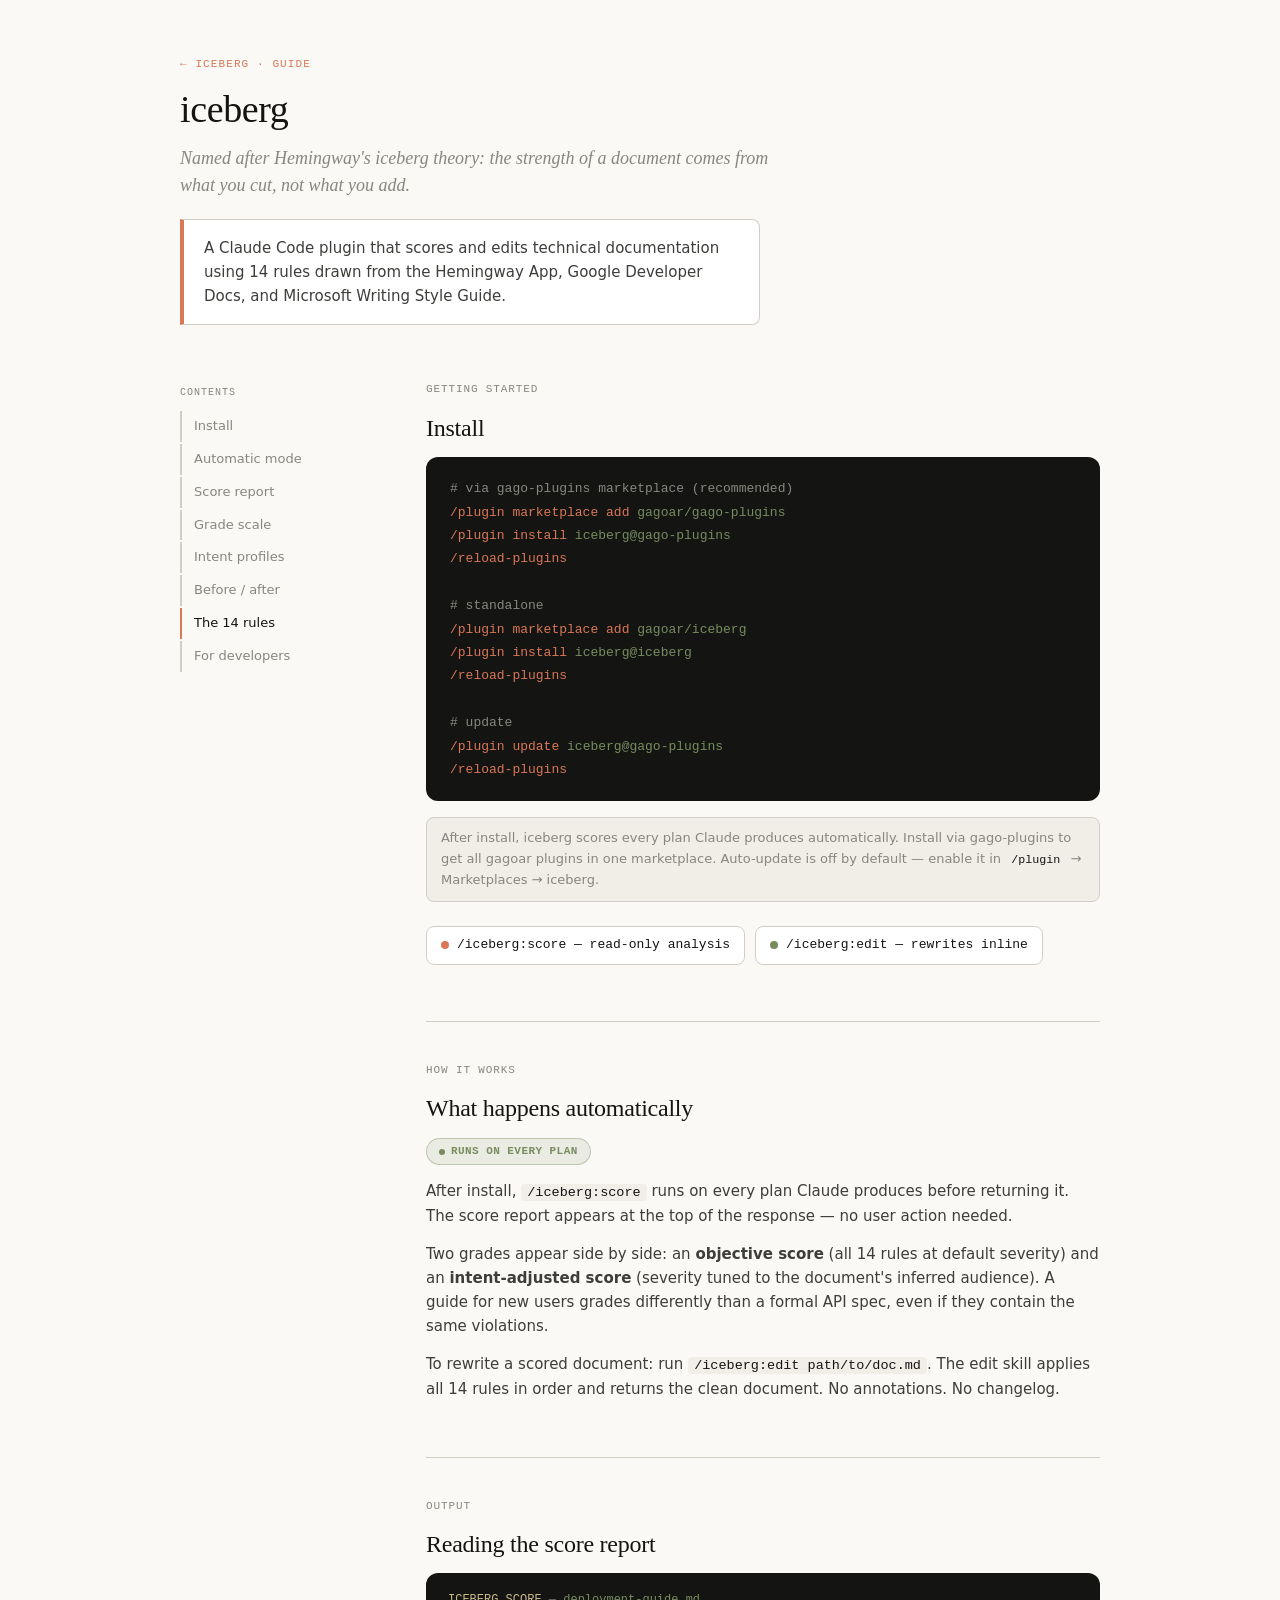
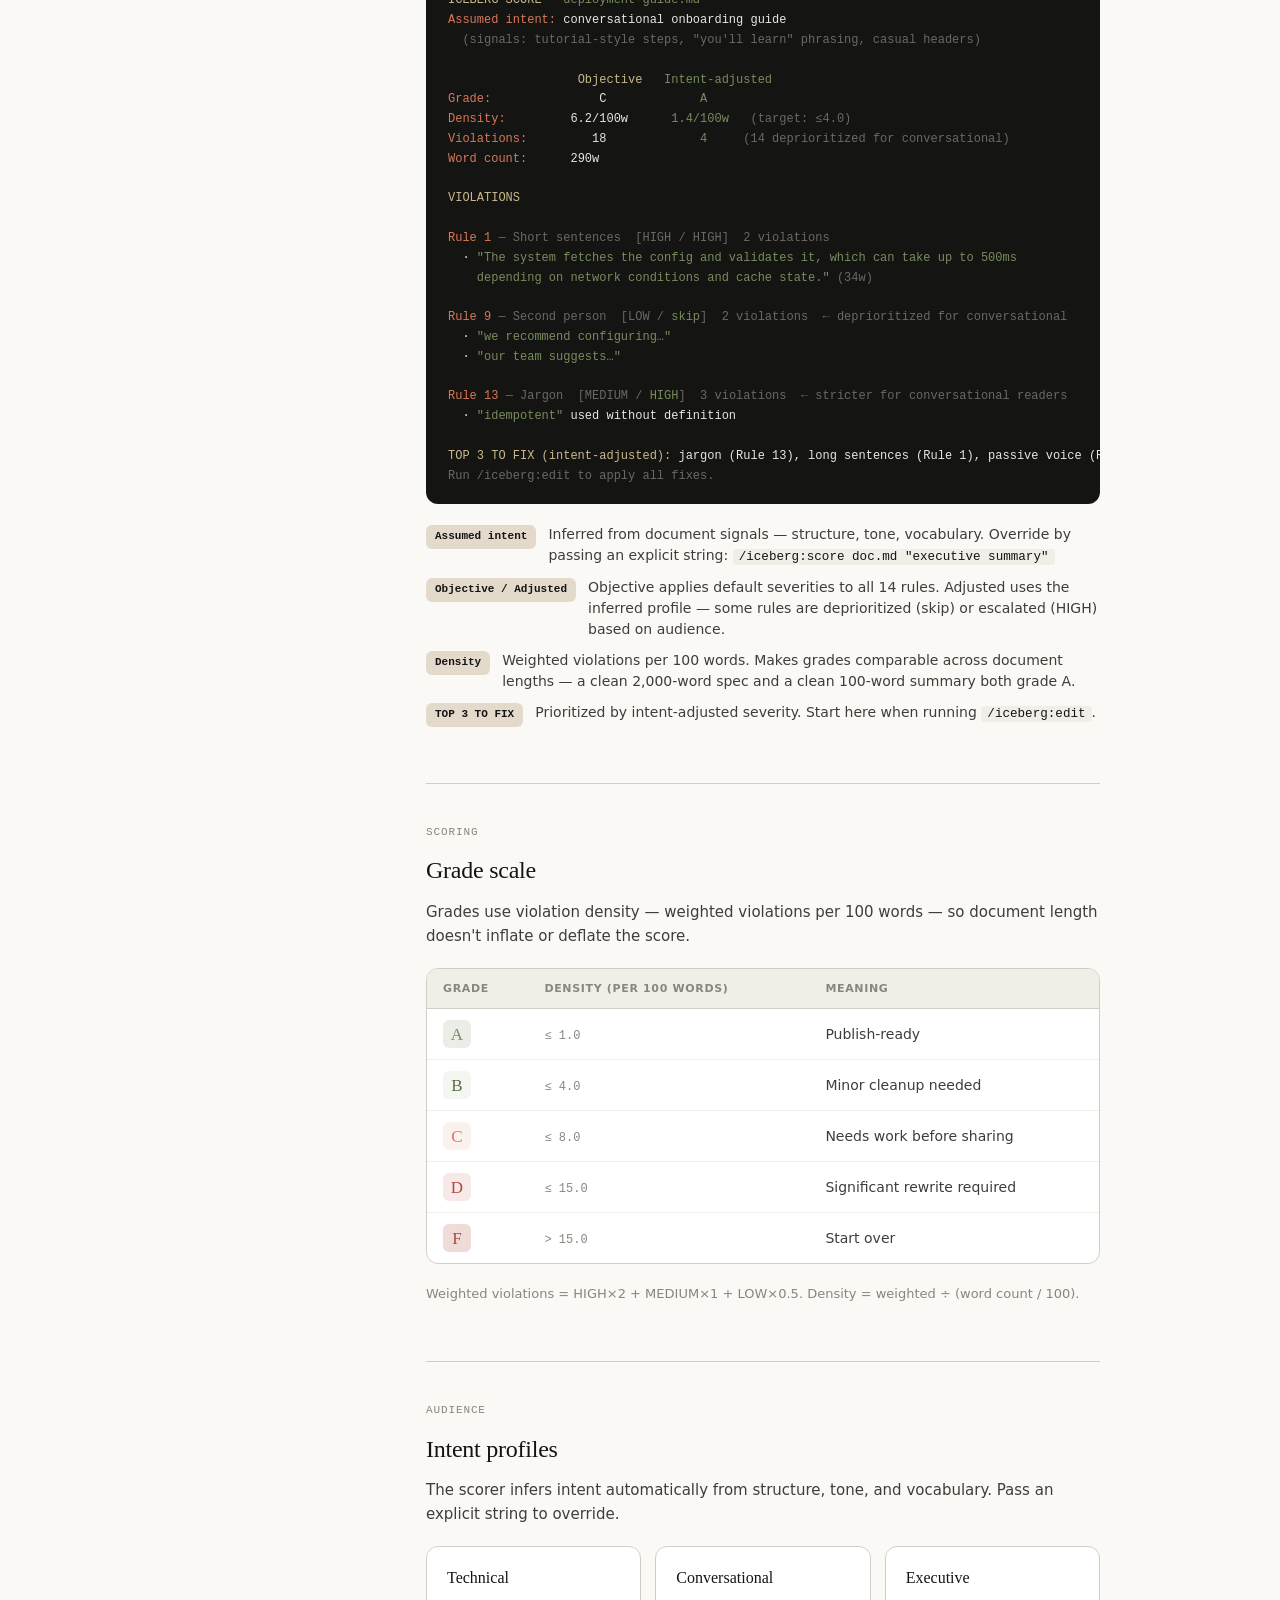
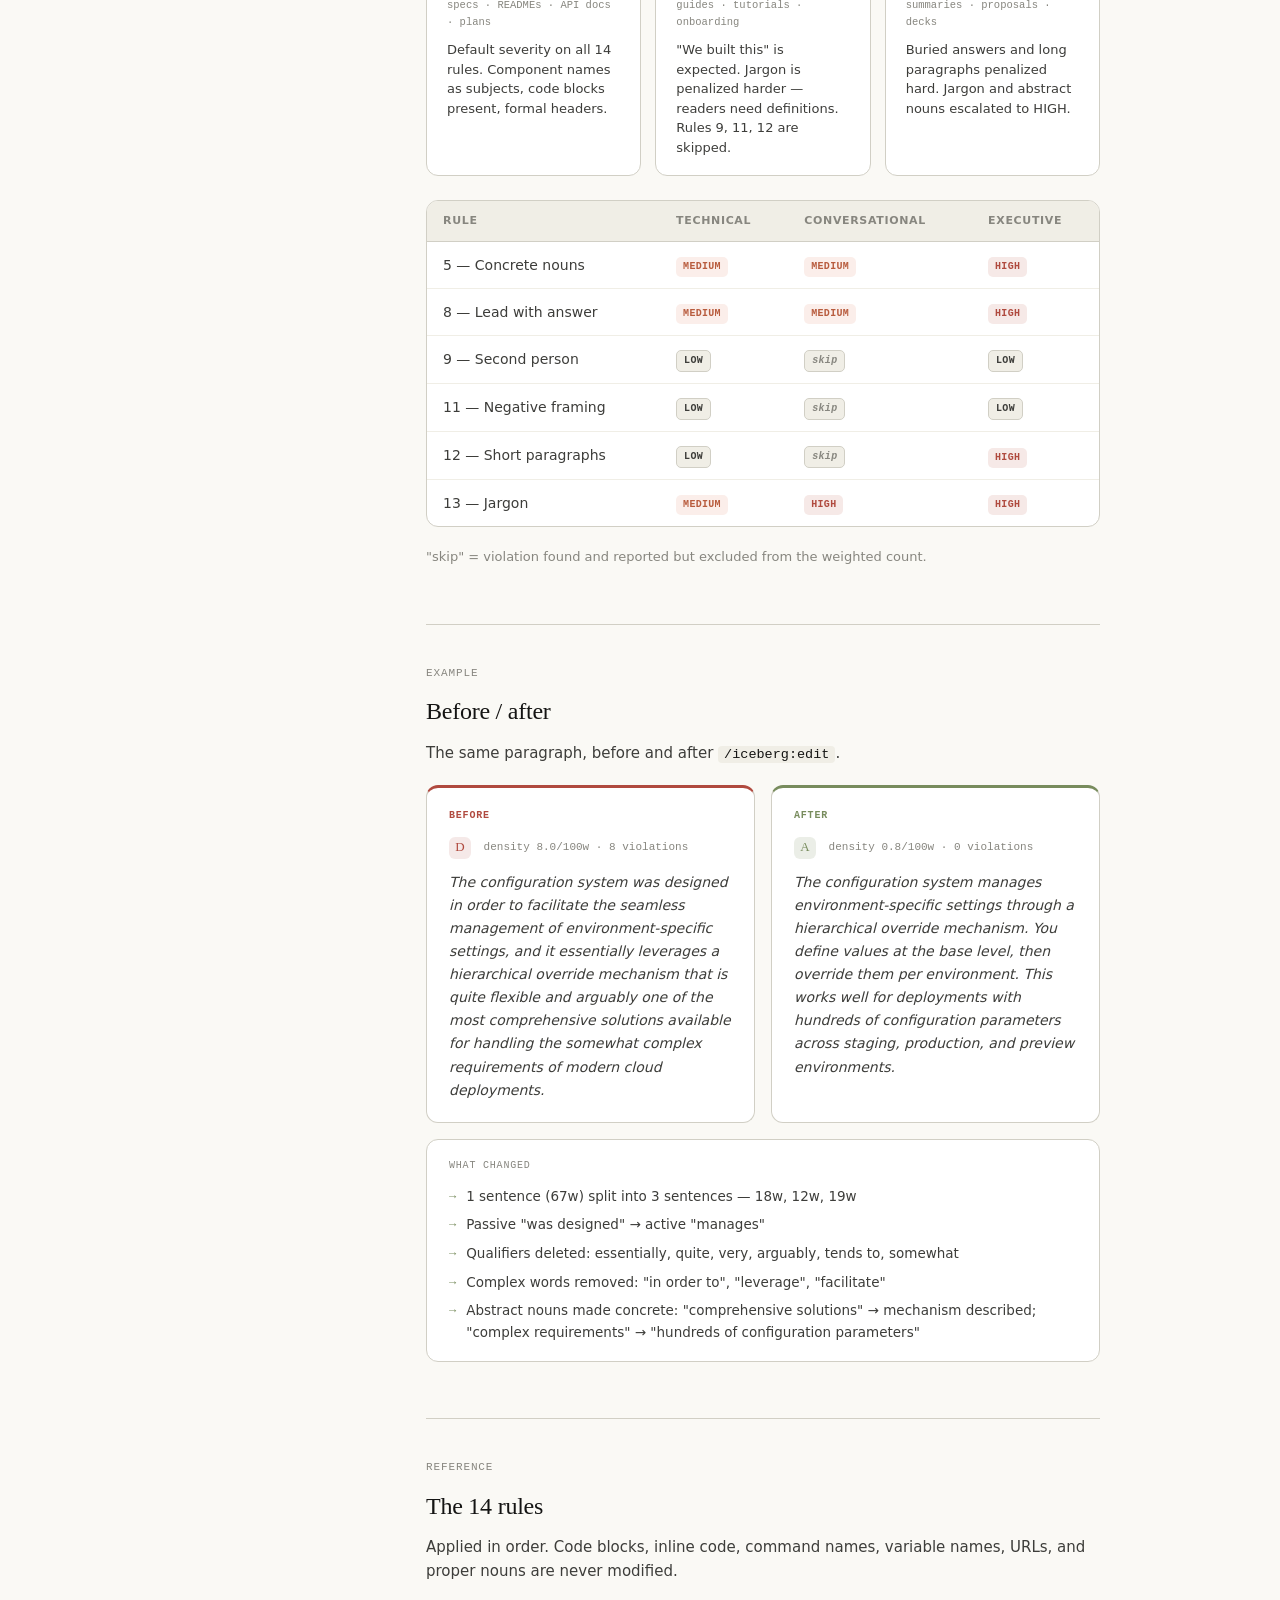
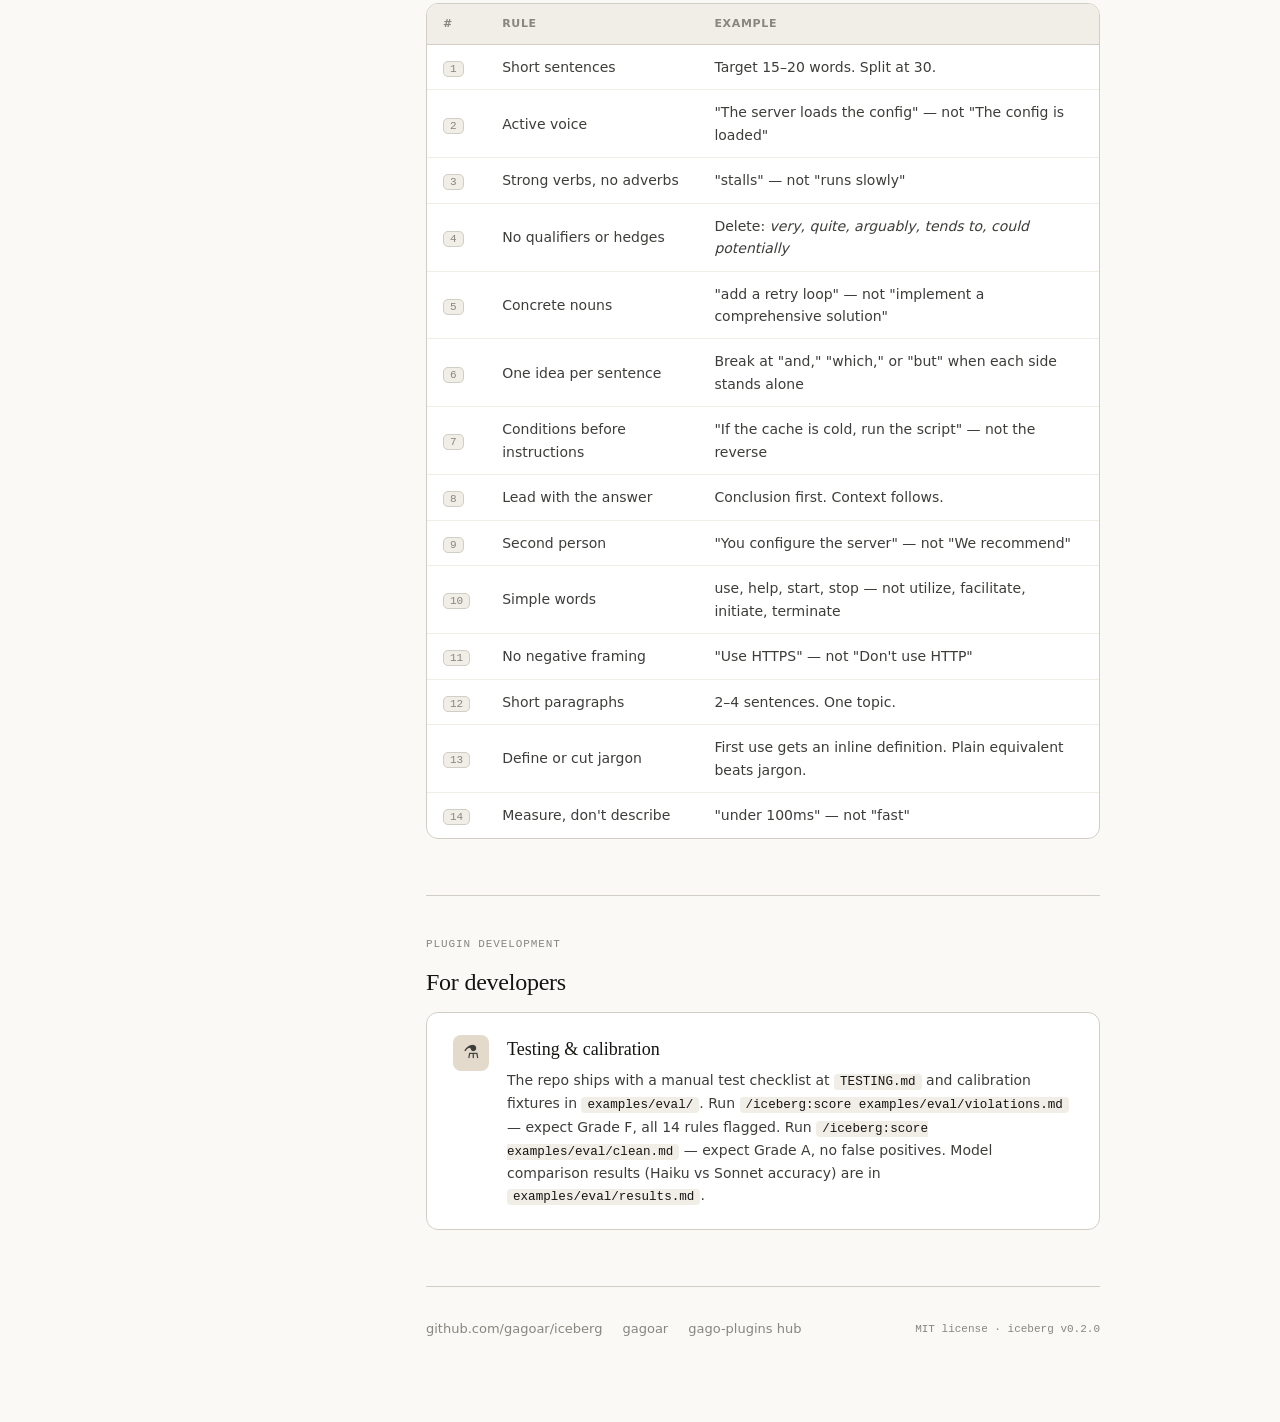
==== docs/guide.html @ de5b4b55 "Launch: landing page, README rewrite, strict-valid manifests (v0.4.1)" ====
<!DOCTYPE html>
<html lang="en">
<head>
<meta charset="UTF-8">
<meta name="viewport" content="width=device-width, initial-scale=1.0">
<title>iceberg guide — install, score reports, and the 14 rules</title>
<meta name="description" content="Full guide to iceberg, the Claude Code plugin that scores and edits technical documents against 14 Hemingway rules.">
<link rel="canonical" href="https://gagoar.github.io/iceberg/guide.html">
<link rel="icon" type="image/svg+xml" href="assets/favicon.svg">
<meta property="og:title" content="iceberg guide">
<meta property="og:description" content="Install, read the score report, and learn the 14 rules.">
<meta property="og:image" content="https://gagoar.github.io/iceberg/assets/og.png">
<style>
:root {
  --ivory:    #FAF9F5;
  --slate:    #141413;
  --clay:     #D97757;
  --clay-d:   #B85C3E;
  --oat:      #E3DACC;
  --olive:    #788C5D;
  --rust:     #B04A3F;
  --gray-150: #F0EEE6;
  --gray-300: #D1CFC5;
  --gray-500: #87867F;
  --gray-700: #3D3D3A;
  --white:    #FFFFFF;
  --serif: ui-serif, Georgia, "Times New Roman", serif;
  --sans:  system-ui, -apple-system, "Segoe UI", Roboto, sans-serif;
  --mono:  ui-monospace, "SF Mono", Menlo, Consolas, monospace;
  --radius-panel: 12px;
  --radius-row:   8px;
  --border: 1.5px solid var(--gray-300);
}
*, *::before, *::after { box-sizing: border-box; margin: 0; padding: 0; }
html { scroll-behavior: smooth; }
body {
  font-family: var(--sans);
  background: var(--ivory);
  color: var(--gray-700);
  font-size: 15px;
  line-height: 1.6;
  padding: 56px 24px 96px;
  -webkit-font-smoothing: antialiased;
}
.page { max-width: 920px; margin: 0 auto; }

h1 { font-family: var(--serif); font-weight: 500; font-size: 38px; letter-spacing: -0.01em; line-height: 1.15; color: var(--slate); margin-bottom: 14px; }
h2 { font-family: var(--serif); font-weight: 500; font-size: 24px; letter-spacing: -0.01em; color: var(--slate); margin-bottom: 10px; }
h3 { font-family: var(--serif); font-weight: 500; font-size: 18px; color: var(--slate); margin-bottom: 6px; }
p { margin-bottom: 14px; }
p:last-child { margin-bottom: 0; }
hr.rule { border: none; border-top: 1px solid var(--gray-300); margin: 40px 0; }
.eyebrow { font-family: var(--mono); font-size: 11px; letter-spacing: 0.08em; text-transform: uppercase; color: var(--gray-500); margin-bottom: 10px; }
code { font-family: var(--mono); font-size: 0.9em; background: var(--gray-150); padding: 1px 6px; border-radius: 4px; color: var(--slate); }

.layout { display: grid; grid-template-columns: 190px 1fr; gap: 56px; }
@media (max-width: 760px) { .layout { grid-template-columns: 1fr; } .toc { display: none; } }

.toc { position: sticky; top: 40px; align-self: start; padding-top: 4px; }
.toc-label { font-family: var(--mono); font-size: 10px; letter-spacing: 0.1em; text-transform: uppercase; color: var(--gray-500); margin-bottom: 10px; }
.toc a { display: block; font-size: 13px; color: var(--gray-500); text-decoration: none; padding: 5px 12px; border-left: 2px solid var(--gray-300); margin-bottom: 2px; transition: color 0.1s, border-color 0.1s; }
.toc a:hover, .toc a.active { color: var(--slate); border-left-color: var(--clay); }

.content { min-width: 0; }
.section { margin-bottom: 56px; }

.hero { margin-bottom: 56px; }
.hero-eyebrow { font-family: var(--mono); font-size: 11px; letter-spacing: 0.1em; text-transform: uppercase; color: var(--clay); margin-bottom: 14px; }
.hero-subtitle { font-size: 18px; color: var(--gray-500); font-style: italic; font-family: var(--serif); max-width: 600px; margin-bottom: 20px; line-height: 1.5; }
.hero-summary { font-size: 15px; color: var(--gray-700); max-width: 580px; padding: 16px 20px; background: var(--white); border: var(--border); border-left: 4px solid var(--clay); border-radius: 0 var(--radius-row) var(--radius-row) 0; }

.skill-row { display: flex; gap: 10px; flex-wrap: wrap; margin-bottom: 20px; }
.skill-pill { display: inline-flex; align-items: center; gap: 8px; padding: 8px 14px; background: var(--white); border: var(--border); border-radius: var(--radius-row); font-family: var(--mono); font-size: 13px; color: var(--slate); }
.skill-pill .dot { width: 8px; height: 8px; border-radius: 50%; background: var(--clay); flex-shrink: 0; }
.skill-pill .dot.green { background: var(--olive); }

.install-card { background: var(--slate); border-radius: var(--radius-panel); padding: 20px 24px; margin-bottom: 16px; }
.install-card pre { font-family: var(--mono); font-size: 13px; line-height: 1.8; color: #E8E6DE; }
.install-note { font-size: 13px; color: var(--gray-500); padding: 10px 14px; background: var(--gray-150); border-radius: var(--radius-row); border: var(--border); }

.auto-badge { display: inline-flex; align-items: center; gap: 6px; padding: 4px 12px; background: rgba(120,140,93,0.12); border: 1.5px solid rgba(120,140,93,0.4); border-radius: 999px; font-family: var(--mono); font-size: 11px; color: var(--olive); font-weight: 600; letter-spacing: 0.04em; text-transform: uppercase; margin-bottom: 14px; }
.auto-badge::before { content: ""; width: 6px; height: 6px; border-radius: 50%; background: var(--olive); }

.code-panel { background: var(--slate); border-radius: var(--radius-panel); padding: 18px 22px; overflow-x: auto; margin-bottom: 20px; }
.code-panel pre { font-family: var(--mono); font-size: 12px; line-height: 1.65; color: #E8E6DE; white-space: pre; }
.cm  { color: var(--gray-500); }
.kw  { color: var(--clay); }
.str { color: var(--olive); }
.fn  { color: #C9B98A; }
.dim { color: #6B6960; }

.callout-list { list-style: none; display: flex; flex-direction: column; gap: 10px; margin-top: 18px; }
.callout-list li { display: flex; gap: 12px; align-items: flex-start; font-size: 14px; }
.callout-key { font-family: var(--mono); font-size: 11px; background: var(--oat); color: var(--slate); padding: 3px 9px; border-radius: 6px; white-space: nowrap; flex-shrink: 0; margin-top: 1px; font-weight: 600; }
.callout-val { color: var(--gray-700); line-height: 1.5; }

table { width: 100%; border-collapse: separate; border-spacing: 0; background: var(--white); border: var(--border); border-radius: var(--radius-panel); overflow: hidden; margin-bottom: 20px; }
th { text-align: left; font-size: 11px; font-weight: 600; text-transform: uppercase; letter-spacing: 0.06em; color: var(--gray-500); background: var(--gray-150); padding: 11px 16px; border-bottom: 1px solid var(--gray-300); }
td { padding: 11px 16px; font-size: 14px; border-bottom: 1px solid var(--gray-150); vertical-align: middle; }
tr:last-child td { border-bottom: none; }
.grade-badge { display: inline-flex; align-items: center; justify-content: center; width: 28px; height: 28px; border-radius: 6px; font-family: var(--serif); font-weight: 500; font-size: 17px; }
.grade-a { background: rgba(120,140,93,0.15); color: var(--olive); }
.grade-b { background: rgba(120,140,93,0.08); color: #5C6F44; }
.grade-c { background: rgba(217,119,87,0.1); color: var(--clay); }
.grade-d { background: rgba(176,74,63,0.12); color: var(--rust); }
.grade-f { background: rgba(176,74,63,0.2); color: var(--rust); }
.density { font-family: var(--mono); font-size: 12px; color: var(--gray-500); }
.sev-chip { display: inline-block; font-family: var(--mono); font-size: 10px; padding: 2px 7px; border-radius: 5px; font-weight: 600; letter-spacing: 0.03em; }
.sev-high   { background: rgba(176,74,63,0.12); color: var(--rust); }
.sev-medium { background: rgba(217,119,87,0.12); color: var(--clay-d); }
.sev-low    { background: var(--gray-150); color: var(--gray-700); border: 1px solid var(--gray-300); }
.sev-skip   { background: var(--gray-150); color: var(--gray-500); border: 1px solid var(--gray-300); font-style: italic; }

.before-after { display: grid; grid-template-columns: 1fr 1fr; gap: 16px; margin-bottom: 16px; }
@media (max-width: 640px) { .before-after { grid-template-columns: 1fr; } }
.ba-card { background: var(--white); border: var(--border); border-radius: var(--radius-panel); padding: 20px 22px; }
.ba-card.before { border-top: 3px solid var(--rust); }
.ba-card.after  { border-top: 3px solid var(--olive); }
.ba-label { font-family: var(--mono); font-size: 10px; text-transform: uppercase; letter-spacing: 0.08em; font-weight: 700; margin-bottom: 10px; }
.ba-card.before .ba-label { color: var(--rust); }
.ba-card.after  .ba-label { color: var(--olive); }
.ba-grade { display: inline-flex; align-items: center; gap: 6px; font-family: var(--mono); font-size: 11px; color: var(--gray-500); margin-bottom: 12px; }
.ba-text { font-size: 14px; line-height: 1.65; color: var(--gray-700); font-style: italic; }
.changes-card { background: var(--white); border: var(--border); border-radius: var(--radius-panel); padding: 18px 22px; }
.changes-card ul { list-style: none; display: flex; flex-direction: column; gap: 7px; }
.changes-card li { font-size: 13.5px; color: var(--gray-700); display: flex; gap: 10px; align-items: flex-start; }
.changes-card li::before { content: "→"; font-family: var(--mono); color: var(--olive); font-size: 12px; margin-top: 2px; flex-shrink: 0; }

.profile-cards { display: grid; grid-template-columns: repeat(3, 1fr); gap: 14px; margin-bottom: 24px; }
@media (max-width: 640px) { .profile-cards { grid-template-columns: 1fr; } }
.profile-card { background: var(--white); border: var(--border); border-radius: var(--radius-panel); padding: 18px 20px; }
.profile-card .profile-name { font-family: var(--serif); font-weight: 500; font-size: 16px; color: var(--slate); margin-bottom: 6px; }
.profile-card .profile-types { font-family: var(--mono); font-size: 10.5px; color: var(--gray-500); margin-bottom: 10px; }
.profile-card .profile-desc { font-size: 13px; color: var(--gray-700); line-height: 1.5; }

.rule-num { font-family: var(--mono); font-size: 11px; color: var(--gray-500); background: var(--gray-150); border: 1px solid var(--gray-300); border-radius: 5px; padding: 1px 6px; }

.dev-card { background: var(--white); border: var(--border); border-radius: var(--radius-panel); padding: 22px 26px; display: flex; gap: 18px; align-items: flex-start; }
.dev-icon { width: 36px; height: 36px; border-radius: 8px; background: var(--oat); display: flex; align-items: center; justify-content: center; font-size: 18px; flex-shrink: 0; }

.footer { border-top: var(--border); padding-top: 32px; display: flex; align-items: center; justify-content: space-between; flex-wrap: wrap; gap: 16px; }
.footer-links { display: flex; gap: 20px; }
.footer-links a { font-size: 13px; color: var(--gray-500); text-decoration: none; }
.footer-links a:hover { color: var(--slate); }
.footer-meta { font-family: var(--mono); font-size: 11px; color: var(--gray-500); }
</style>
</head>
<body>
<div class="page">

  <div class="hero">
    <div class="hero-eyebrow"><a href="./" style="color:inherit;text-decoration:none">← iceberg</a> · Guide</div>
    <h1>iceberg</h1>
    <p class="hero-subtitle">Named after Hemingway's iceberg theory: the strength of a document comes from what you cut, not what you add.</p>
    <div class="hero-summary">A Claude Code plugin that scores and edits technical documentation using 14 rules drawn from the Hemingway App, Google Developer Docs, and Microsoft Writing Style Guide.</div>
  </div>

  <div class="layout">
    <nav class="toc" id="toc">
      <div class="toc-label">Contents</div>
      <a href="#install">Install</a>
      <a href="#automatic">Automatic mode</a>
      <a href="#score-report">Score report</a>
      <a href="#grade-scale">Grade scale</a>
      <a href="#intent-profiles">Intent profiles</a>
      <a href="#before-after">Before / after</a>
      <a href="#14-rules">The 14 rules</a>
      <a href="#developers">For developers</a>
    </nav>

    <div class="content">

      <section class="section" id="install">
        <div class="eyebrow">Getting started</div>
        <h2>Install</h2>
        <div class="install-card">
          <pre><span style="color:var(--gray-500)"># via gago-plugins marketplace (recommended)</span>
<span style="color:var(--clay)">/plugin marketplace add</span> <span style="color:var(--olive)">gagoar/gago-plugins</span>
<span style="color:var(--clay)">/plugin install</span> <span style="color:var(--olive)">iceberg@gago-plugins</span>
<span style="color:var(--clay)">/reload-plugins</span>

<span style="color:var(--gray-500)"># standalone</span>
<span style="color:var(--clay)">/plugin marketplace add</span> <span style="color:var(--olive)">gagoar/iceberg</span>
<span style="color:var(--clay)">/plugin install</span> <span style="color:var(--olive)">iceberg@iceberg</span>
<span style="color:var(--clay)">/reload-plugins</span>

<span style="color:var(--gray-500)"># update</span>
<span style="color:var(--clay)">/plugin update</span> <span style="color:var(--olive)">iceberg@gago-plugins</span>
<span style="color:var(--clay)">/reload-plugins</span></pre>
        </div>
        <div class="install-note">After install, iceberg scores every plan Claude produces automatically. Install via gago-plugins to get all gagoar plugins in one marketplace. Auto-update is off by default — enable it in <code>/plugin</code> → Marketplaces → iceberg.</div>
        <div style="margin-top: 24px;">
          <div class="skill-row">
            <div class="skill-pill"><span class="dot"></span>/iceberg:score — read-only analysis</div>
            <div class="skill-pill"><span class="dot green"></span>/iceberg:edit — rewrites inline</div>
          </div>
        </div>
      </section>

      <hr class="rule">

      <section class="section" id="automatic">
        <div class="eyebrow">How it works</div>
        <h2>What happens automatically</h2>
        <div class="auto-badge">Runs on every plan</div>
        <p>After install, <code>/iceberg:score</code> runs on every plan Claude produces before returning it. The score report appears at the top of the response — no user action needed.</p>
        <p>Two grades appear side by side: an <strong>objective score</strong> (all 14 rules at default severity) and an <strong>intent-adjusted score</strong> (severity tuned to the document's inferred audience). A guide for new users grades differently than a formal API spec, even if they contain the same violations.</p>
        <p>To rewrite a scored document: run <code>/iceberg:edit path/to/doc.md</code>. The edit skill applies all 14 rules in order and returns the clean document. No annotations. No changelog.</p>
      </section>

      <hr class="rule">

      <section class="section" id="score-report">
        <div class="eyebrow">Output</div>
        <h2>Reading the score report</h2>
        <div class="code-panel">
          <pre><span class="fn">ICEBERG SCORE</span> <span class="dim">—</span> <span class="str">deployment-guide.md</span>
<span class="kw">Assumed intent:</span> conversational onboarding guide
  <span class="dim">(signals: tutorial-style steps, "you'll learn" phrasing, casual headers)</span>

                  <span class="fn">Objective</span>   <span class="str">Intent-adjusted</span>
<span class="kw">Grade:</span>               C             <span class="str">A</span>
<span class="kw">Density:</span>         6.2/100w      <span class="str">1.4/100w</span>   <span class="dim">(target: ≤4.0)</span>
<span class="kw">Violations:</span>         18             <span class="str">4</span>     <span class="dim">(14 deprioritized for conversational)</span>
<span class="kw">Word count:</span>      290w

<span class="fn">VIOLATIONS</span>

<span class="kw">Rule 1</span> <span class="dim">— Short sentences  [HIGH / HIGH]  2 violations</span>
  · <span class="str">"The system fetches the config and validates it, which can take up to 500ms
    depending on network conditions and cache state."</span> <span class="dim">(34w)</span>

<span class="kw">Rule 9</span> <span class="dim">— Second person  [LOW / </span><span class="str">skip</span><span class="dim">]  2 violations  ← deprioritized for conversational</span>
  · <span class="str">"we recommend configuring…"</span>
  · <span class="str">"our team suggests…"</span>

<span class="kw">Rule 13</span> <span class="dim">— Jargon  [MEDIUM / </span><span class="str">HIGH</span><span class="dim">]  3 violations  ← stricter for conversational readers</span>
  · <span class="str">"idempotent"</span> used without definition

<span class="fn">TOP 3 TO FIX (intent-adjusted):</span> jargon (Rule 13), long sentences (Rule 1), passive voice (Rule 2)
<span class="dim">Run /iceberg:edit to apply all fixes.</span></pre>
        </div>
        <ul class="callout-list">
          <li><span class="callout-key">Assumed intent</span><span class="callout-val">Inferred from document signals — structure, tone, vocabulary. Override by passing an explicit string: <code>/iceberg:score doc.md "executive summary"</code></span></li>
          <li><span class="callout-key">Objective / Adjusted</span><span class="callout-val">Objective applies default severities to all 14 rules. Adjusted uses the inferred profile — some rules are deprioritized (skip) or escalated (HIGH) based on audience.</span></li>
          <li><span class="callout-key">Density</span><span class="callout-val">Weighted violations per 100 words. Makes grades comparable across document lengths — a clean 2,000-word spec and a clean 100-word summary both grade A.</span></li>
          <li><span class="callout-key">TOP 3 TO FIX</span><span class="callout-val">Prioritized by intent-adjusted severity. Start here when running <code>/iceberg:edit</code>.</span></li>
        </ul>
      </section>

      <hr class="rule">

      <section class="section" id="grade-scale">
        <div class="eyebrow">Scoring</div>
        <h2>Grade scale</h2>
        <p style="margin-bottom: 20px;">Grades use violation density — weighted violations per 100 words — so document length doesn't inflate or deflate the score.</p>
        <table>
          <thead><tr><th>Grade</th><th>Density (per 100 words)</th><th>Meaning</th></tr></thead>
          <tbody>
            <tr><td><span class="grade-badge grade-a">A</span></td><td><span class="density">≤ 1.0</span></td><td>Publish-ready</td></tr>
            <tr><td><span class="grade-badge grade-b">B</span></td><td><span class="density">≤ 4.0</span></td><td>Minor cleanup needed</td></tr>
            <tr><td><span class="grade-badge grade-c">C</span></td><td><span class="density">≤ 8.0</span></td><td>Needs work before sharing</td></tr>
            <tr><td><span class="grade-badge grade-d">D</span></td><td><span class="density">≤ 15.0</span></td><td>Significant rewrite required</td></tr>
            <tr><td><span class="grade-badge grade-f">F</span></td><td><span class="density">> 15.0</span></td><td>Start over</td></tr>
          </tbody>
        </table>
        <p style="font-size: 13px; color: var(--gray-500);">Weighted violations = HIGH×2 + MEDIUM×1 + LOW×0.5. Density = weighted ÷ (word count / 100).</p>
      </section>

      <hr class="rule">

      <section class="section" id="intent-profiles">
        <div class="eyebrow">Audience</div>
        <h2>Intent profiles</h2>
        <p style="margin-bottom: 20px;">The scorer infers intent automatically from structure, tone, and vocabulary. Pass an explicit string to override.</p>
        <div class="profile-cards">
          <div class="profile-card">
            <div class="profile-name">Technical</div>
            <div class="profile-types">specs · READMEs · API docs · plans</div>
            <div class="profile-desc">Default severity on all 14 rules. Component names as subjects, code blocks present, formal headers.</div>
          </div>
          <div class="profile-card">
            <div class="profile-name">Conversational</div>
            <div class="profile-types">guides · tutorials · onboarding</div>
            <div class="profile-desc">"We built this" is expected. Jargon is penalized harder — readers need definitions. Rules 9, 11, 12 are skipped.</div>
          </div>
          <div class="profile-card">
            <div class="profile-name">Executive</div>
            <div class="profile-types">summaries · proposals · decks</div>
            <div class="profile-desc">Buried answers and long paragraphs penalized hard. Jargon and abstract nouns escalated to HIGH.</div>
          </div>
        </div>
        <table>
          <thead><tr><th>Rule</th><th>Technical</th><th>Conversational</th><th>Executive</th></tr></thead>
          <tbody>
            <tr><td>5 — Concrete nouns</td><td><span class="sev-chip sev-medium">MEDIUM</span></td><td><span class="sev-chip sev-medium">MEDIUM</span></td><td><span class="sev-chip sev-high">HIGH</span></td></tr>
            <tr><td>8 — Lead with answer</td><td><span class="sev-chip sev-medium">MEDIUM</span></td><td><span class="sev-chip sev-medium">MEDIUM</span></td><td><span class="sev-chip sev-high">HIGH</span></td></tr>
            <tr><td>9 — Second person</td><td><span class="sev-chip sev-low">LOW</span></td><td><span class="sev-chip sev-skip">skip</span></td><td><span class="sev-chip sev-low">LOW</span></td></tr>
            <tr><td>11 — Negative framing</td><td><span class="sev-chip sev-low">LOW</span></td><td><span class="sev-chip sev-skip">skip</span></td><td><span class="sev-chip sev-low">LOW</span></td></tr>
            <tr><td>12 — Short paragraphs</td><td><span class="sev-chip sev-low">LOW</span></td><td><span class="sev-chip sev-skip">skip</span></td><td><span class="sev-chip sev-high">HIGH</span></td></tr>
            <tr><td>13 — Jargon</td><td><span class="sev-chip sev-medium">MEDIUM</span></td><td><span class="sev-chip sev-high">HIGH</span></td><td><span class="sev-chip sev-high">HIGH</span></td></tr>
          </tbody>
        </table>
        <p style="font-size: 13px; color: var(--gray-500);">"skip" = violation found and reported but excluded from the weighted count.</p>
      </section>

      <hr class="rule">

      <section class="section" id="before-after">
        <div class="eyebrow">Example</div>
        <h2>Before / after</h2>
        <p style="margin-bottom: 20px;">The same paragraph, before and after <code>/iceberg:edit</code>.</p>
        <div class="before-after">
          <div class="ba-card before">
            <div class="ba-label">Before</div>
            <div class="ba-grade"><span class="grade-badge grade-d" style="width:22px;height:22px;font-size:13px;">D</span>&nbsp;density 8.0/100w · 8 violations</div>
            <p class="ba-text">The configuration system was designed in order to facilitate the seamless management of environment-specific settings, and it essentially leverages a hierarchical override mechanism that is quite flexible and arguably one of the most comprehensive solutions available for handling the somewhat complex requirements of modern cloud deployments.</p>
          </div>
          <div class="ba-card after">
            <div class="ba-label">After</div>
            <div class="ba-grade"><span class="grade-badge grade-a" style="width:22px;height:22px;font-size:13px;">A</span>&nbsp;density 0.8/100w · 0 violations</div>
            <p class="ba-text">The configuration system manages environment-specific settings through a hierarchical override mechanism. You define values at the base level, then override them per environment. This works well for deployments with hundreds of configuration parameters across staging, production, and preview environments.</p>
          </div>
        </div>
        <div class="changes-card">
          <div style="font-family: var(--mono); font-size: 10px; text-transform: uppercase; letter-spacing: 0.08em; color: var(--gray-500); margin-bottom: 12px;">What changed</div>
          <ul>
            <li>1 sentence (67w) split into 3 sentences — 18w, 12w, 19w</li>
            <li>Passive "was designed" → active "manages"</li>
            <li>Qualifiers deleted: essentially, quite, very, arguably, tends to, somewhat</li>
            <li>Complex words removed: "in order to", "leverage", "facilitate"</li>
            <li>Abstract nouns made concrete: "comprehensive solutions" → mechanism described; "complex requirements" → "hundreds of configuration parameters"</li>
          </ul>
        </div>
      </section>

      <hr class="rule">

      <section class="section" id="14-rules">
        <div class="eyebrow">Reference</div>
        <h2>The 14 rules</h2>
        <p style="margin-bottom: 20px;">Applied in order. Code blocks, inline code, command names, variable names, URLs, and proper nouns are never modified.</p>
        <table>
          <thead><tr><th>#</th><th>Rule</th><th>Example</th></tr></thead>
          <tbody>
            <tr><td><span class="rule-num">1</span></td><td>Short sentences</td><td>Target 15–20 words. Split at 30.</td></tr>
            <tr><td><span class="rule-num">2</span></td><td>Active voice</td><td>"The server loads the config" — not "The config is loaded"</td></tr>
            <tr><td><span class="rule-num">3</span></td><td>Strong verbs, no adverbs</td><td>"stalls" — not "runs slowly"</td></tr>
            <tr><td><span class="rule-num">4</span></td><td>No qualifiers or hedges</td><td>Delete: <em>very, quite, arguably, tends to, could potentially</em></td></tr>
            <tr><td><span class="rule-num">5</span></td><td>Concrete nouns</td><td>"add a retry loop" — not "implement a comprehensive solution"</td></tr>
            <tr><td><span class="rule-num">6</span></td><td>One idea per sentence</td><td>Break at "and," "which," or "but" when each side stands alone</td></tr>
            <tr><td><span class="rule-num">7</span></td><td>Conditions before instructions</td><td>"If the cache is cold, run the script" — not the reverse</td></tr>
            <tr><td><span class="rule-num">8</span></td><td>Lead with the answer</td><td>Conclusion first. Context follows.</td></tr>
            <tr><td><span class="rule-num">9</span></td><td>Second person</td><td>"You configure the server" — not "We recommend"</td></tr>
            <tr><td><span class="rule-num">10</span></td><td>Simple words</td><td>use, help, start, stop — not utilize, facilitate, initiate, terminate</td></tr>
            <tr><td><span class="rule-num">11</span></td><td>No negative framing</td><td>"Use HTTPS" — not "Don't use HTTP"</td></tr>
            <tr><td><span class="rule-num">12</span></td><td>Short paragraphs</td><td>2–4 sentences. One topic.</td></tr>
            <tr><td><span class="rule-num">13</span></td><td>Define or cut jargon</td><td>First use gets an inline definition. Plain equivalent beats jargon.</td></tr>
            <tr><td><span class="rule-num">14</span></td><td>Measure, don't describe</td><td>"under 100ms" — not "fast"</td></tr>
          </tbody>
        </table>
      </section>

      <hr class="rule">

      <section class="section" id="developers">
        <div class="eyebrow">Plugin development</div>
        <h2>For developers</h2>
        <div class="dev-card">
          <div class="dev-icon">⚗️</div>
          <div>
            <h3>Testing &amp; calibration</h3>
            <p style="font-size: 14px; color: var(--gray-700); margin-top: 6px;">The repo ships with a manual test checklist at <code>TESTING.md</code> and calibration fixtures in <code>examples/eval/</code>. Run <code>/iceberg:score examples/eval/violations.md</code> — expect Grade F, all 14 rules flagged. Run <code>/iceberg:score examples/eval/clean.md</code> — expect Grade A, no false positives. Model comparison results (Haiku vs Sonnet accuracy) are in <code>examples/eval/results.md</code>.</p>
          </div>
        </div>
      </section>

      <div class="footer">
        <div class="footer-links">
          <a href="https://github.com/gagoar/iceberg" target="_blank">github.com/gagoar/iceberg</a>
          <a href="https://github.com/gagoar" target="_blank">gagoar</a>
          <a href="https://gagoar.github.io/gago-plugins" target="_blank">gago-plugins hub</a>
        </div>
        <div class="footer-meta">MIT license · iceberg v0.2.0</div>
      </div>

    </div>
  </div>
</div>
<script>
const sections = document.querySelectorAll('section[id]');
const tocLinks = document.querySelectorAll('.toc a');
const observer = new IntersectionObserver(entries => {
  entries.forEach(entry => {
    if (entry.isIntersecting) {
      tocLinks.forEach(a => a.classList.remove('active'));
      const active = document.querySelector(`.toc a[href="#${entry.target.id}"]`);
      if (active) active.classList.add('active');
    }
  });
}, { rootMargin: '-20% 0px -70% 0px' });
sections.forEach(s => observer.observe(s));
</script>
</body>
</html>
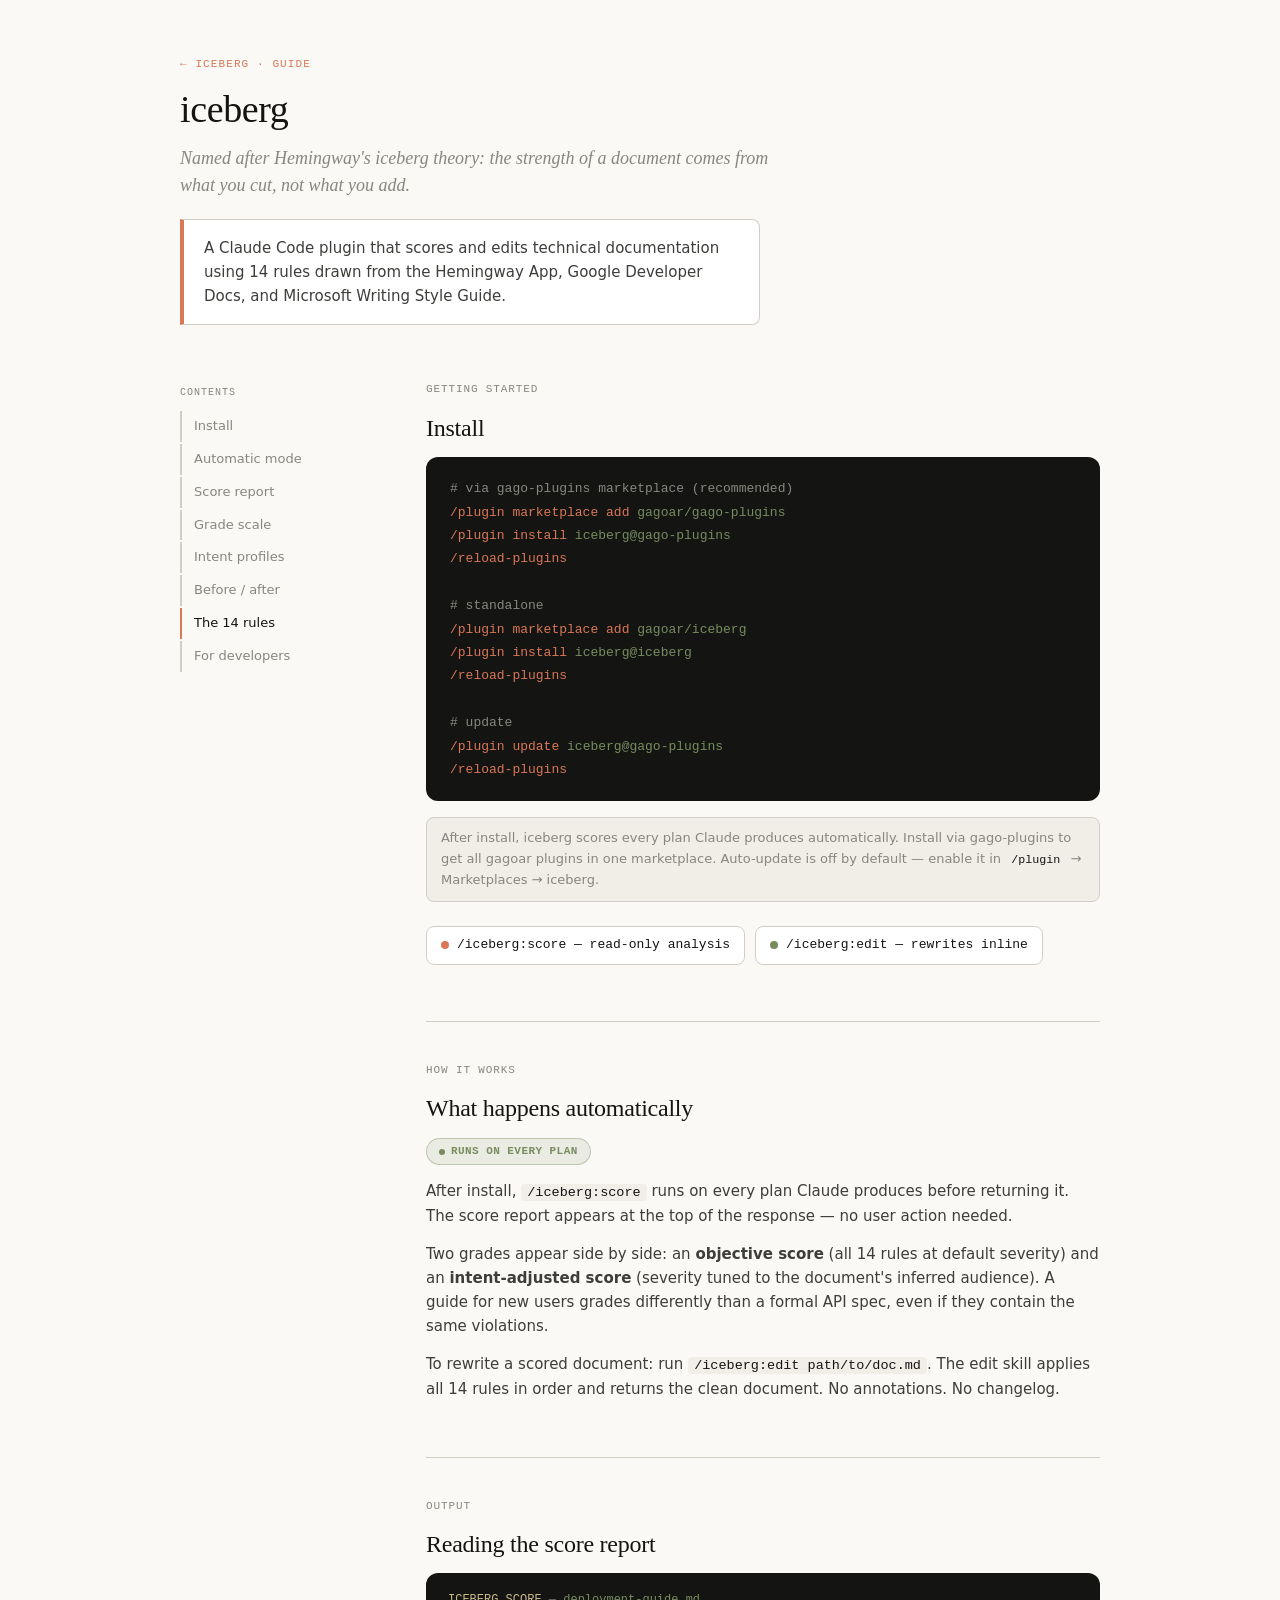
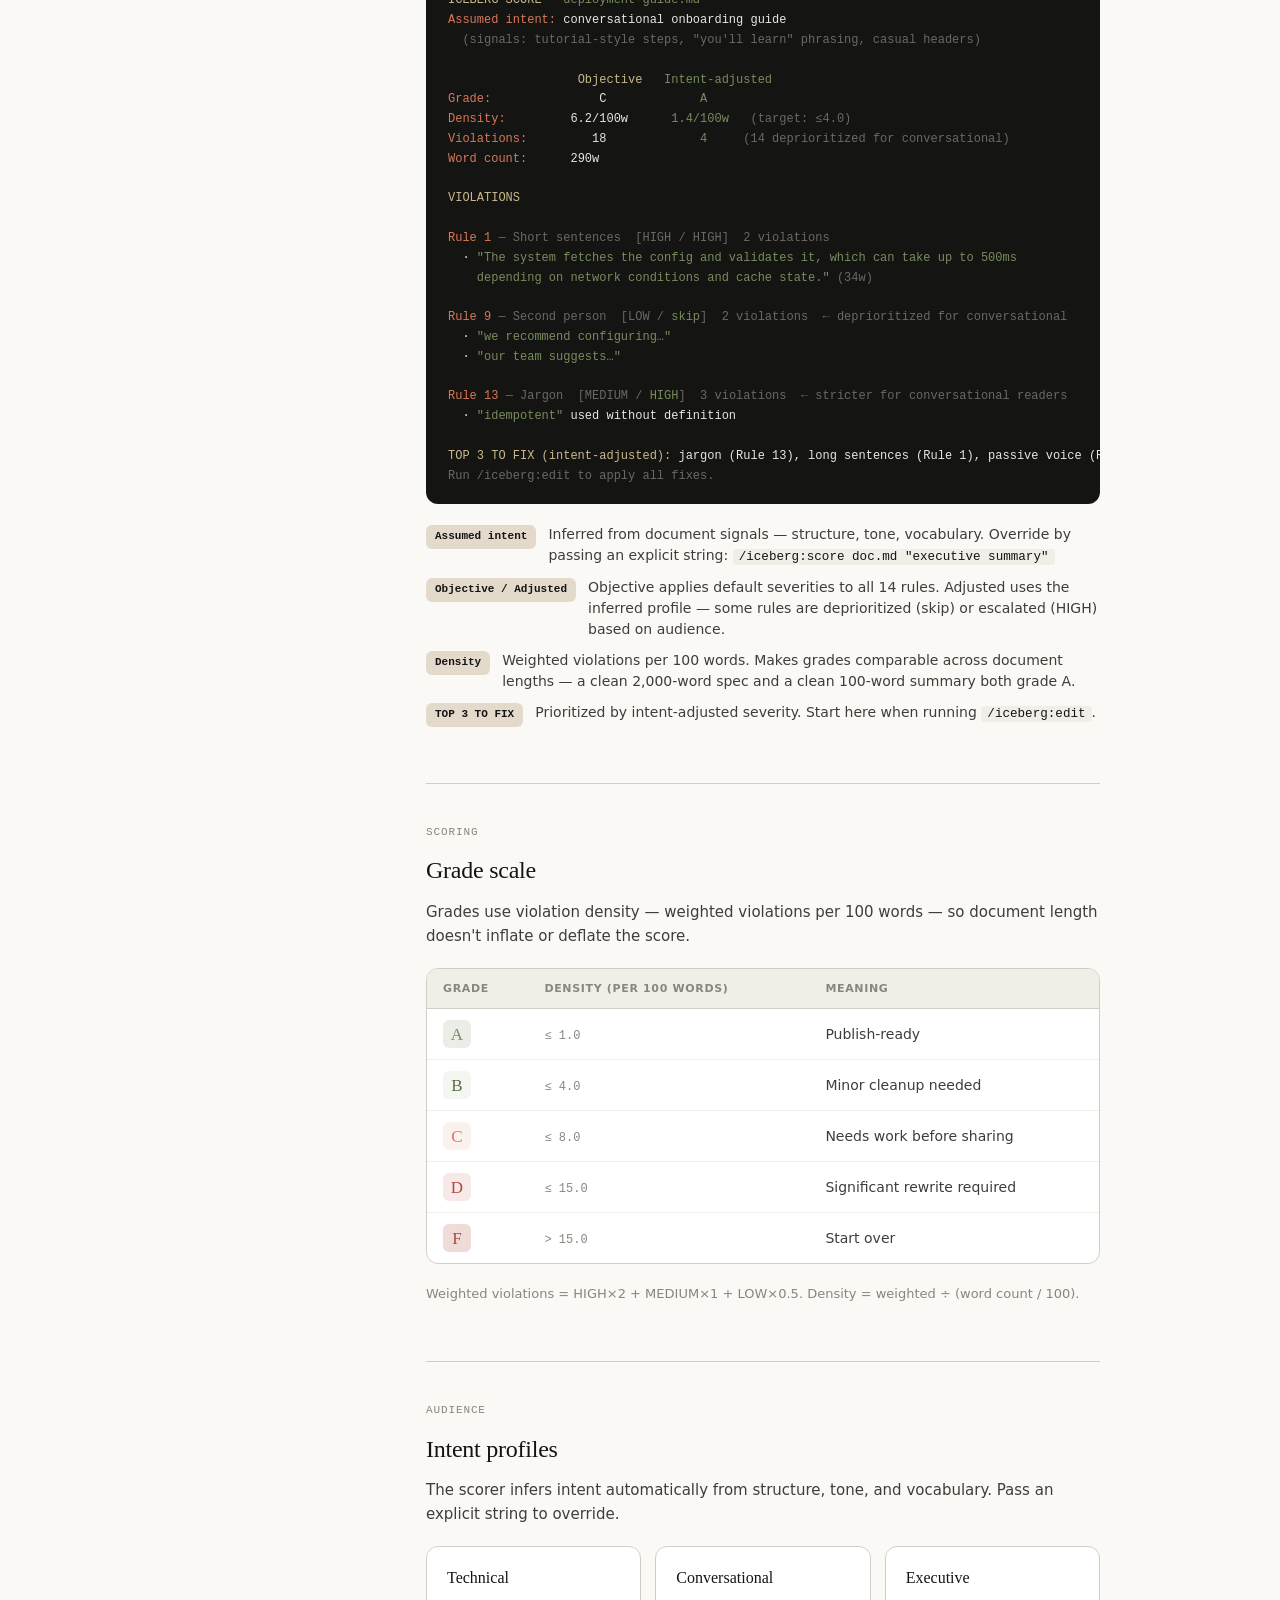
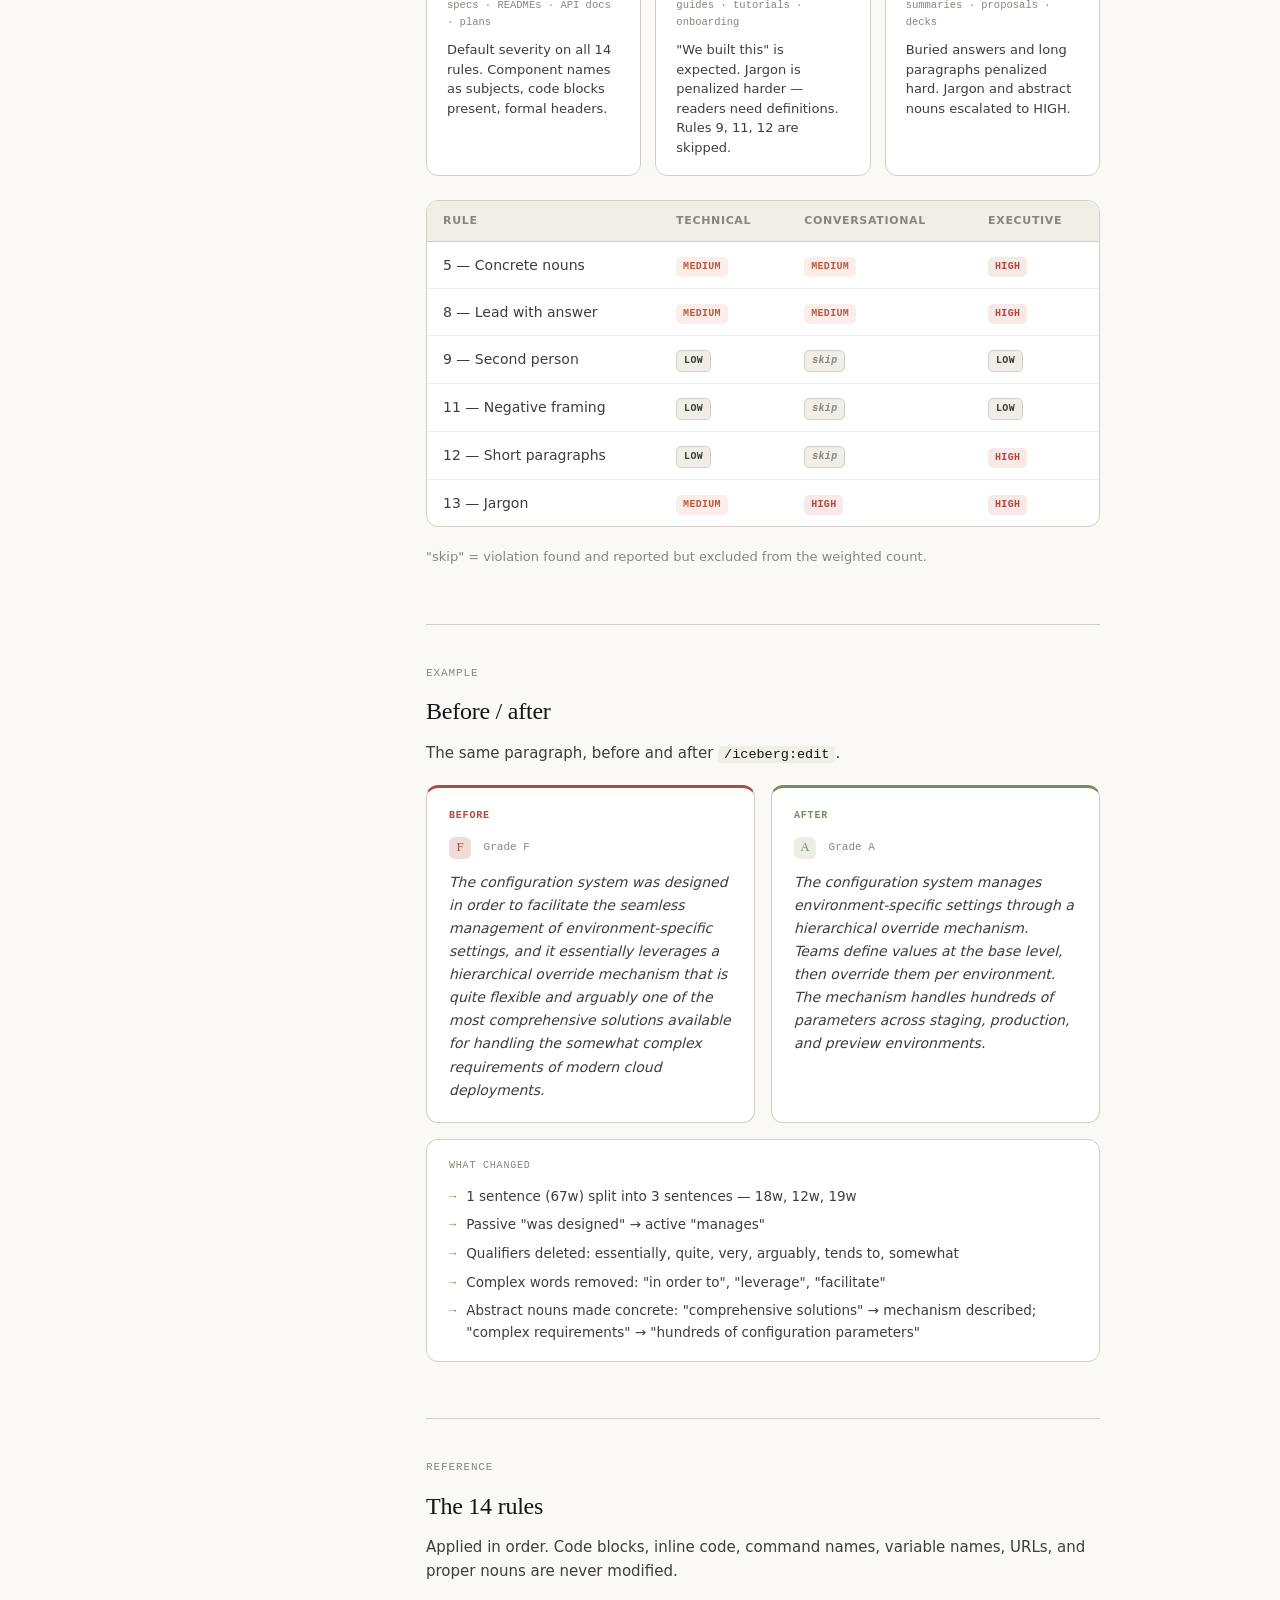
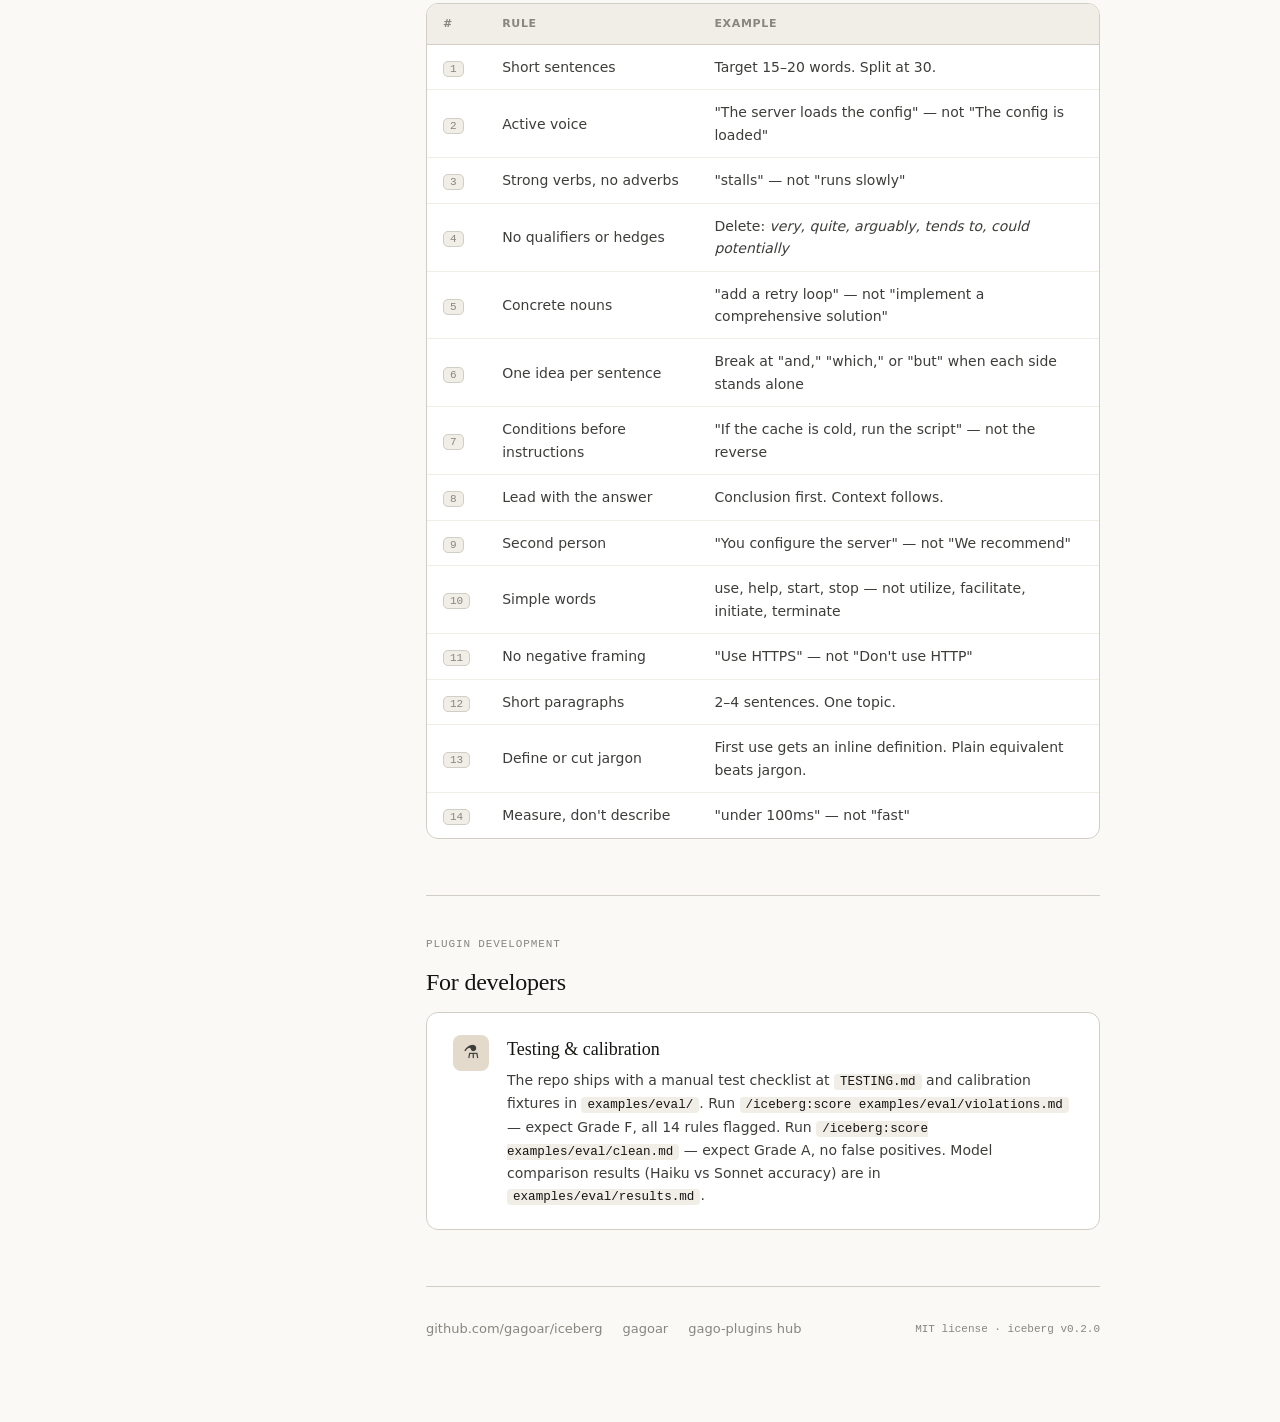
==== commit e0516659: "Correct the sample grades: before is F, after is A (verified with the scorer), v0.4.2" ====
--- a/docs/guide.html
+++ b/docs/guide.html
@@ -313,13 +313,13 @@
         <div class="before-after">
           <div class="ba-card before">
             <div class="ba-label">Before</div>
-            <div class="ba-grade"><span class="grade-badge grade-d" style="width:22px;height:22px;font-size:13px;">D</span>&nbsp;density 8.0/100w · 8 violations</div>
+            <div class="ba-grade"><span class="grade-badge grade-f" style="width:22px;height:22px;font-size:13px;">F</span>&nbsp;Grade F</div>
             <p class="ba-text">The configuration system was designed in order to facilitate the seamless management of environment-specific settings, and it essentially leverages a hierarchical override mechanism that is quite flexible and arguably one of the most comprehensive solutions available for handling the somewhat complex requirements of modern cloud deployments.</p>
           </div>
           <div class="ba-card after">
             <div class="ba-label">After</div>
-            <div class="ba-grade"><span class="grade-badge grade-a" style="width:22px;height:22px;font-size:13px;">A</span>&nbsp;density 0.8/100w · 0 violations</div>
-            <p class="ba-text">The configuration system manages environment-specific settings through a hierarchical override mechanism. You define values at the base level, then override them per environment. This works well for deployments with hundreds of configuration parameters across staging, production, and preview environments.</p>
+            <div class="ba-grade"><span class="grade-badge grade-a" style="width:22px;height:22px;font-size:13px;">A</span>&nbsp;Grade A</div>
+            <p class="ba-text">The configuration system manages environment-specific settings through a hierarchical override mechanism. Teams define values at the base level, then override them per environment. The mechanism handles hundreds of parameters across staging, production, and preview environments.</p>
           </div>
         </div>
         <div class="changes-card">
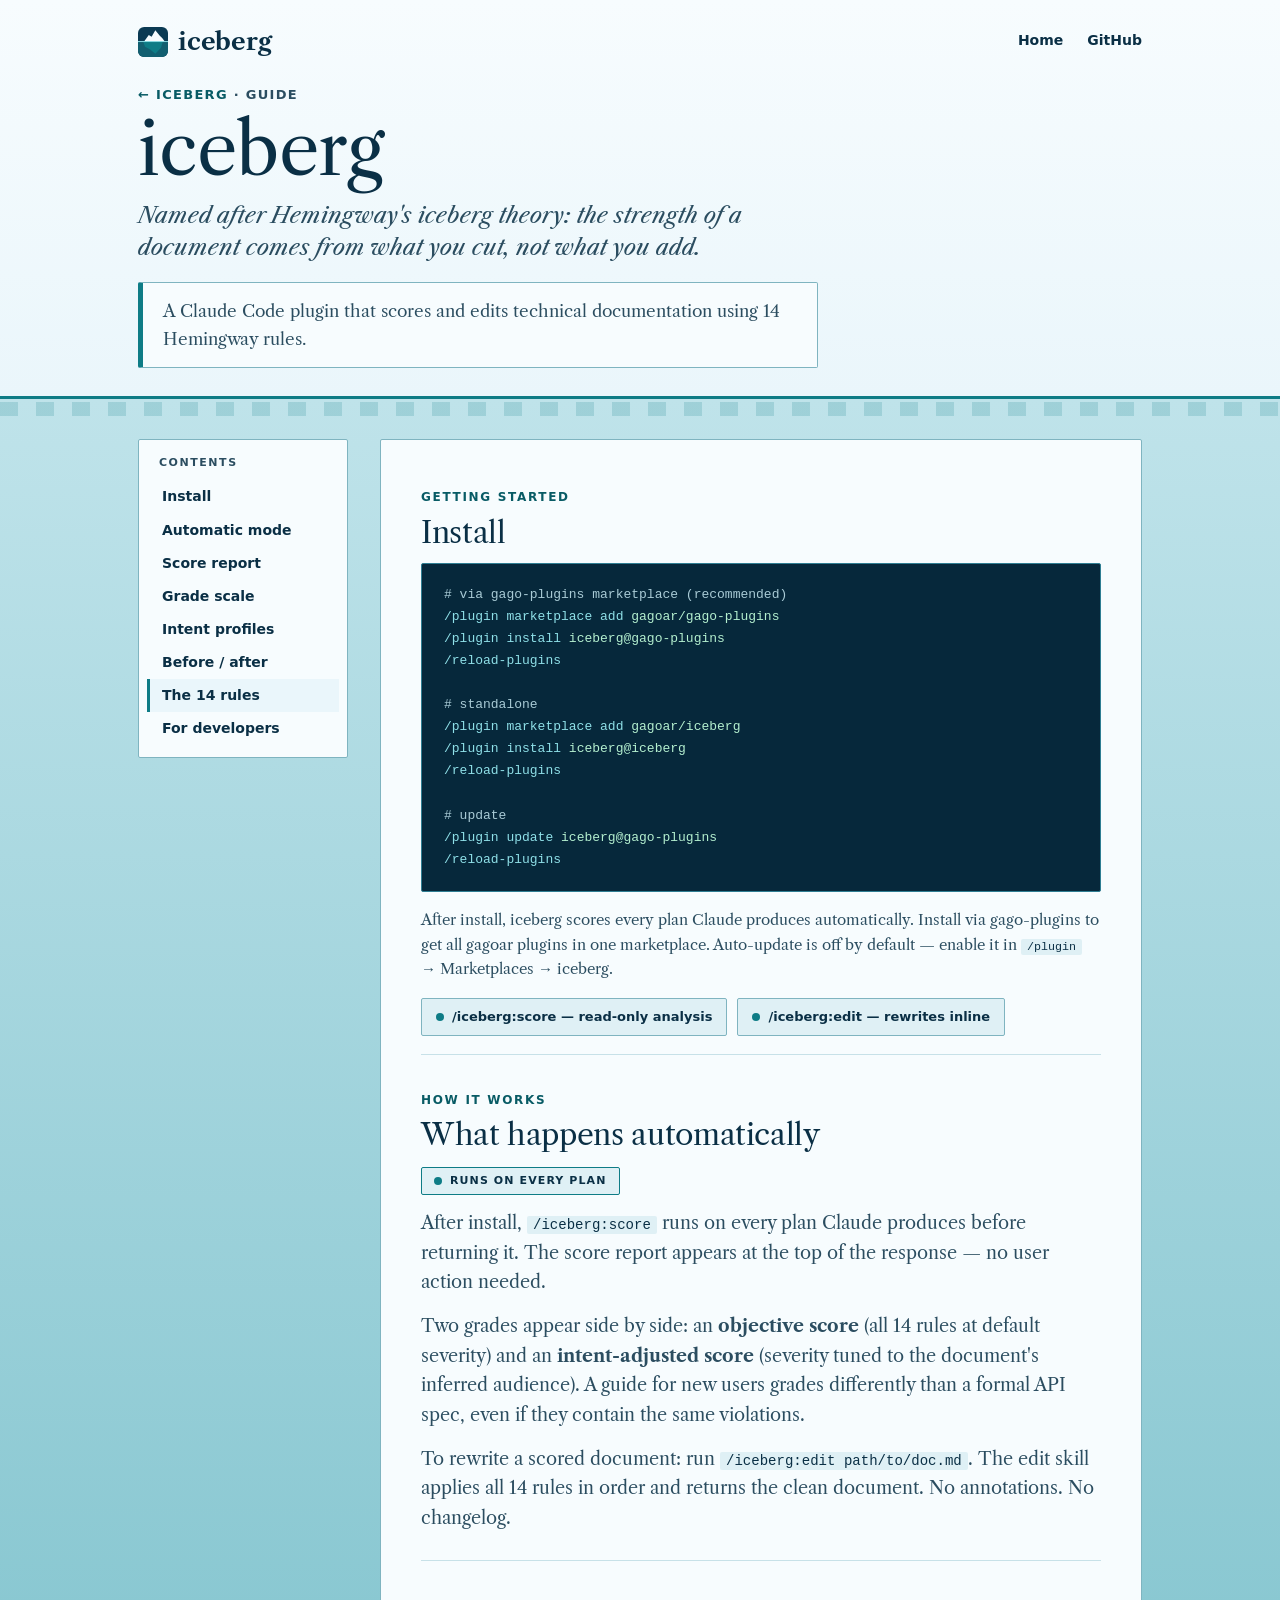
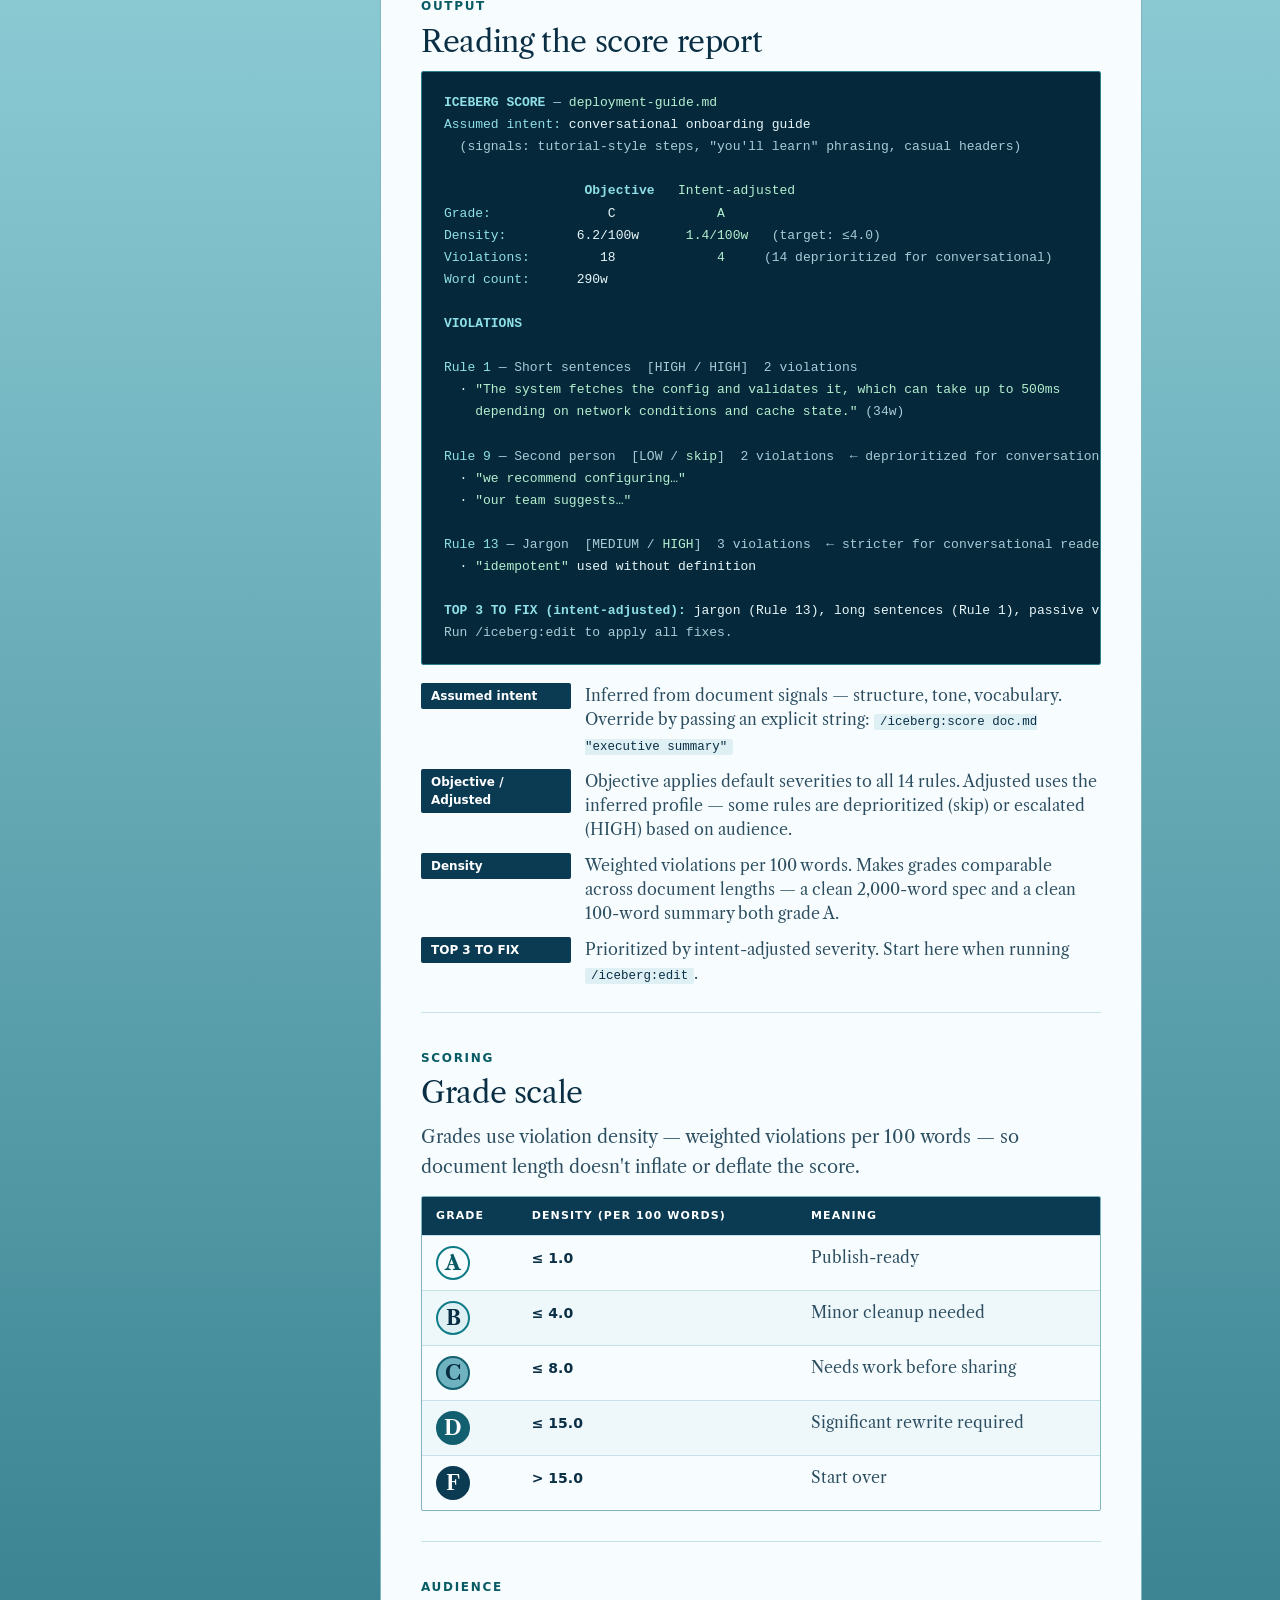
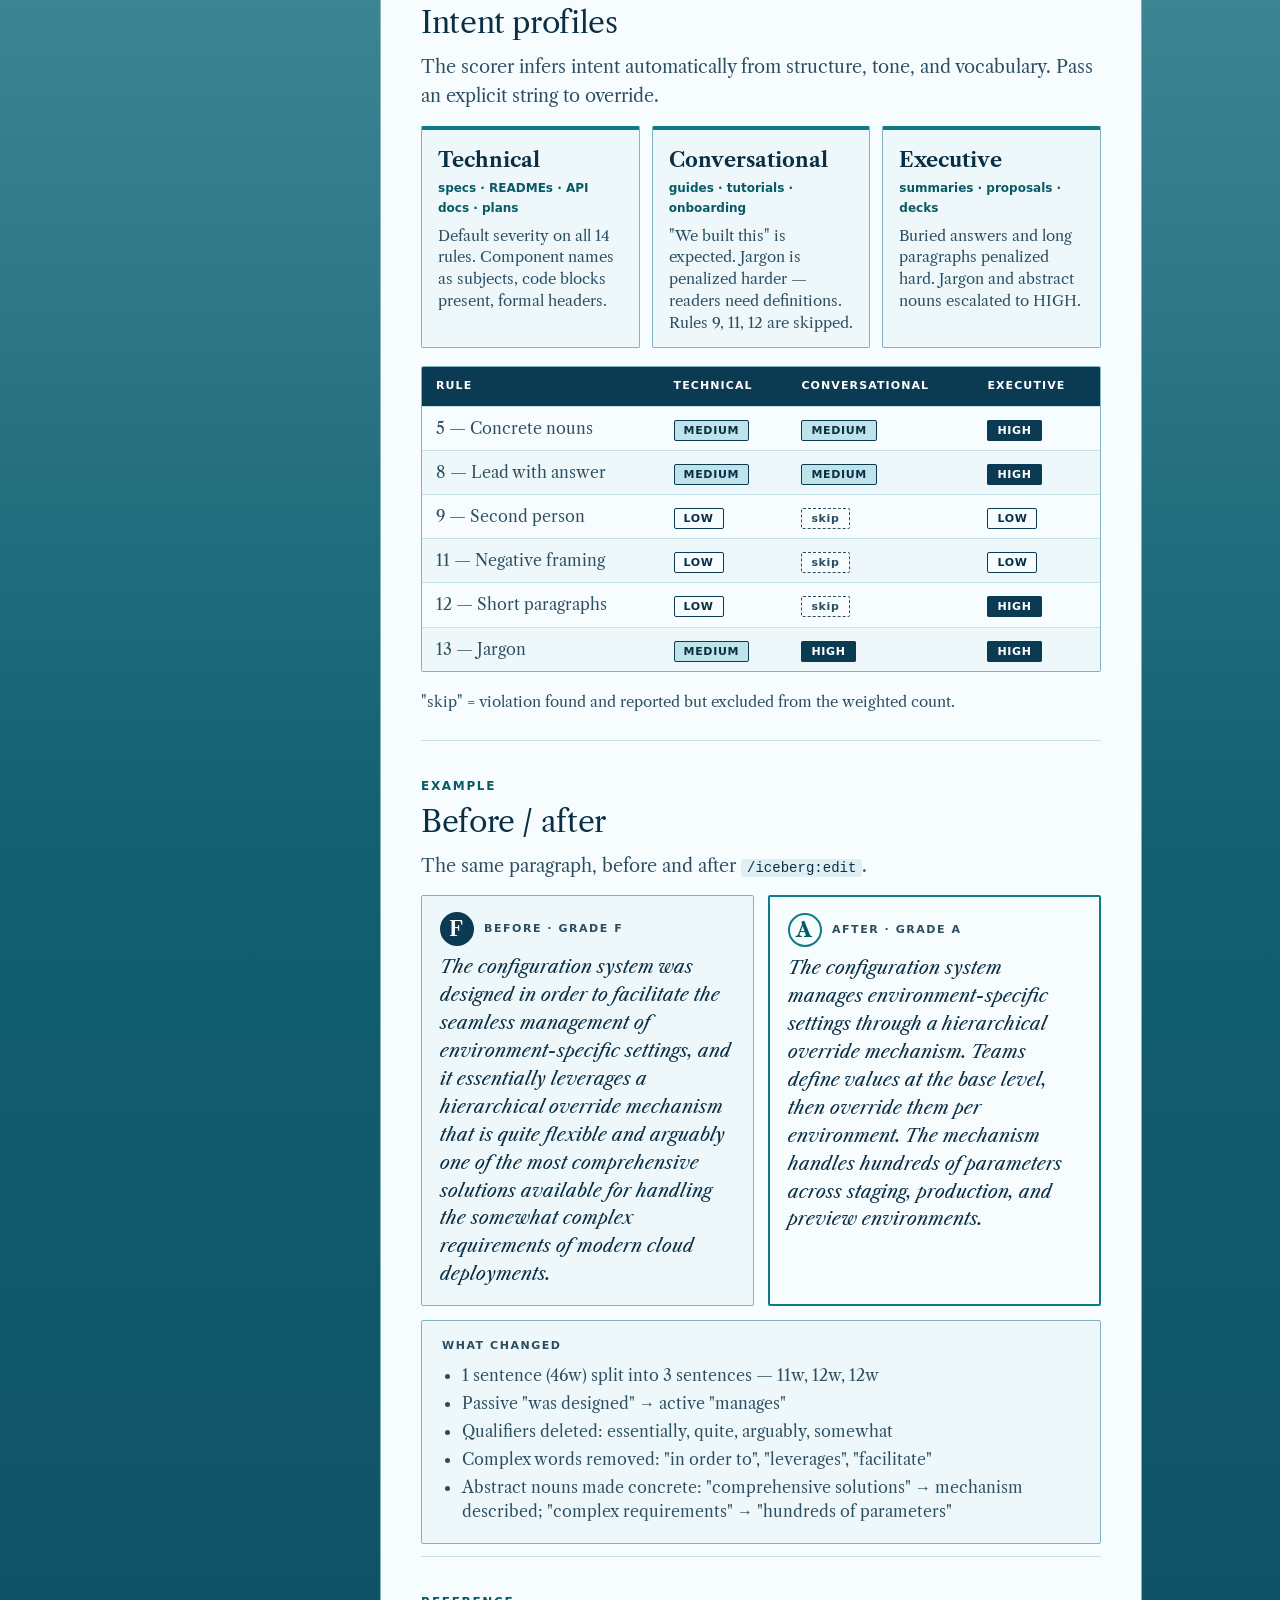
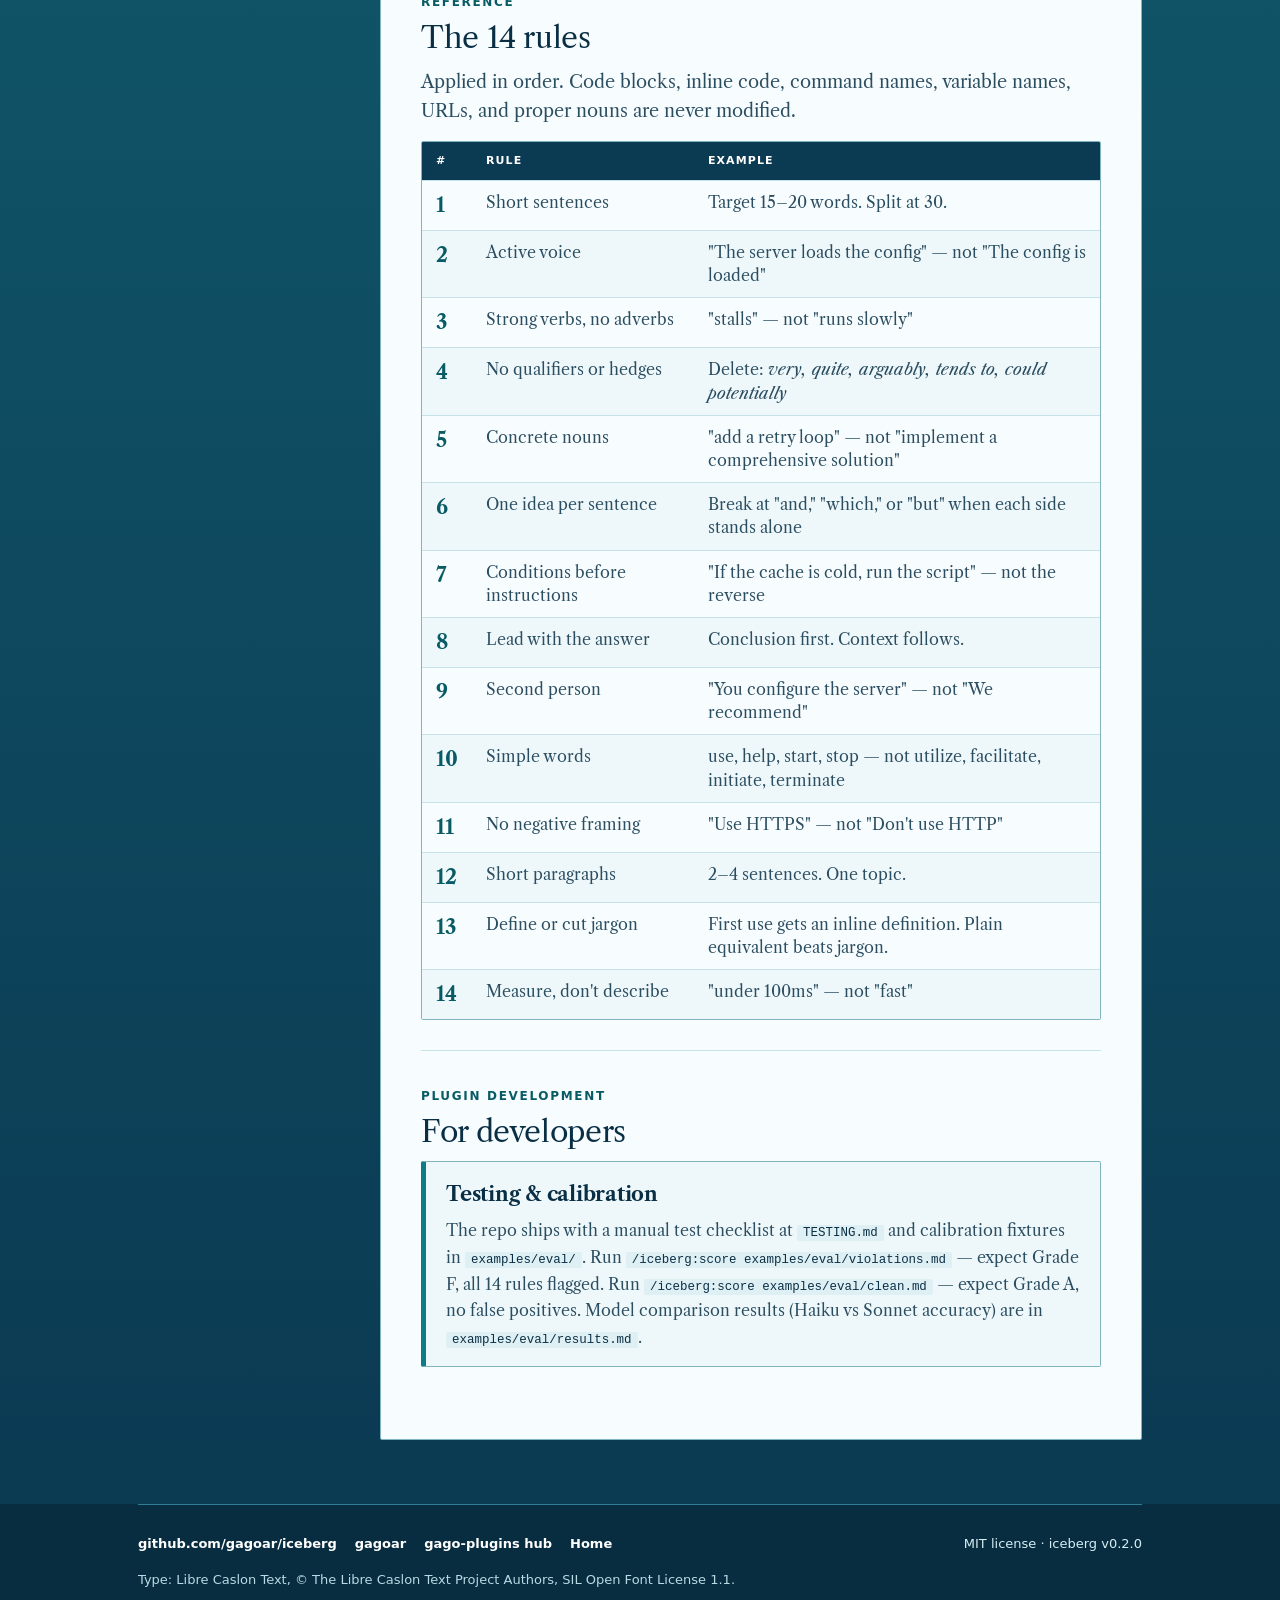
==== commit 1864effa: "Redesign the site: above and below the waterline, Libre Caslon Text, new icon and share images" ====
--- a/docs/guide.html
+++ b/docs/guide.html
@@ -7,395 +7,251 @@
 <meta name="description" content="Full guide to iceberg, the Claude Code plugin that scores and edits technical documents against 14 Hemingway rules.">
 <link rel="canonical" href="https://gagoar.github.io/iceberg/guide.html">
 <link rel="icon" type="image/svg+xml" href="assets/favicon.svg">
+<link rel="preload" href="assets/fonts/libre-caslon-text-latin-400-normal.woff2" as="font" type="font/woff2" crossorigin>
+<link rel="stylesheet" href="assets/site.css">
 <meta property="og:title" content="iceberg guide">
 <meta property="og:description" content="Install, read the score report, and learn the 14 rules.">
 <meta property="og:image" content="https://gagoar.github.io/iceberg/assets/og.png">
 <style>
-:root {
-  --ivory:    #FAF9F5;
-  --slate:    #141413;
-  --clay:     #D97757;
-  --clay-d:   #B85C3E;
-  --oat:      #E3DACC;
-  --olive:    #788C5D;
-  --rust:     #B04A3F;
-  --gray-150: #F0EEE6;
-  --gray-300: #D1CFC5;
-  --gray-500: #87867F;
-  --gray-700: #3D3D3A;
-  --white:    #FFFFFF;
-  --serif: ui-serif, Georgia, "Times New Roman", serif;
-  --sans:  system-ui, -apple-system, "Segoe UI", Roboto, sans-serif;
-  --mono:  ui-monospace, "SF Mono", Menlo, Consolas, monospace;
-  --radius-panel: 12px;
-  --radius-row:   8px;
-  --border: 1.5px solid var(--gray-300);
-}
-*, *::before, *::after { box-sizing: border-box; margin: 0; padding: 0; }
-html { scroll-behavior: smooth; }
-body {
-  font-family: var(--sans);
-  background: var(--ivory);
-  color: var(--gray-700);
-  font-size: 15px;
-  line-height: 1.6;
-  padding: 56px 24px 96px;
-  -webkit-font-smoothing: antialiased;
-}
-.page { max-width: 920px; margin: 0 auto; }
-
-h1 { font-family: var(--serif); font-weight: 500; font-size: 38px; letter-spacing: -0.01em; line-height: 1.15; color: var(--slate); margin-bottom: 14px; }
-h2 { font-family: var(--serif); font-weight: 500; font-size: 24px; letter-spacing: -0.01em; color: var(--slate); margin-bottom: 10px; }
-h3 { font-family: var(--serif); font-weight: 500; font-size: 18px; color: var(--slate); margin-bottom: 6px; }
-p { margin-bottom: 14px; }
-p:last-child { margin-bottom: 0; }
-hr.rule { border: none; border-top: 1px solid var(--gray-300); margin: 40px 0; }
-.eyebrow { font-family: var(--mono); font-size: 11px; letter-spacing: 0.08em; text-transform: uppercase; color: var(--gray-500); margin-bottom: 10px; }
-code { font-family: var(--mono); font-size: 0.9em; background: var(--gray-150); padding: 1px 6px; border-radius: 4px; color: var(--slate); }
-
-.layout { display: grid; grid-template-columns: 190px 1fr; gap: 56px; }
-@media (max-width: 760px) { .layout { grid-template-columns: 1fr; } .toc { display: none; } }
-
-.toc { position: sticky; top: 40px; align-self: start; padding-top: 4px; }
-.toc-label { font-family: var(--mono); font-size: 10px; letter-spacing: 0.1em; text-transform: uppercase; color: var(--gray-500); margin-bottom: 10px; }
-.toc a { display: block; font-size: 13px; color: var(--gray-500); text-decoration: none; padding: 5px 12px; border-left: 2px solid var(--gray-300); margin-bottom: 2px; transition: color 0.1s, border-color 0.1s; }
-.toc a:hover, .toc a.active { color: var(--slate); border-left-color: var(--clay); }
-
-.content { min-width: 0; }
-.section { margin-bottom: 56px; }
-
-.hero { margin-bottom: 56px; }
-.hero-eyebrow { font-family: var(--mono); font-size: 11px; letter-spacing: 0.1em; text-transform: uppercase; color: var(--clay); margin-bottom: 14px; }
-.hero-subtitle { font-size: 18px; color: var(--gray-500); font-style: italic; font-family: var(--serif); max-width: 600px; margin-bottom: 20px; line-height: 1.5; }
-.hero-summary { font-size: 15px; color: var(--gray-700); max-width: 580px; padding: 16px 20px; background: var(--white); border: var(--border); border-left: 4px solid var(--clay); border-radius: 0 var(--radius-row) var(--radius-row) 0; }
-
-.skill-row { display: flex; gap: 10px; flex-wrap: wrap; margin-bottom: 20px; }
-.skill-pill { display: inline-flex; align-items: center; gap: 8px; padding: 8px 14px; background: var(--white); border: var(--border); border-radius: var(--radius-row); font-family: var(--mono); font-size: 13px; color: var(--slate); }
-.skill-pill .dot { width: 8px; height: 8px; border-radius: 50%; background: var(--clay); flex-shrink: 0; }
-.skill-pill .dot.green { background: var(--olive); }
-
-.install-card { background: var(--slate); border-radius: var(--radius-panel); padding: 20px 24px; margin-bottom: 16px; }
-.install-card pre { font-family: var(--mono); font-size: 13px; line-height: 1.8; color: #E8E6DE; }
-.install-note { font-size: 13px; color: var(--gray-500); padding: 10px 14px; background: var(--gray-150); border-radius: var(--radius-row); border: var(--border); }
-
-.auto-badge { display: inline-flex; align-items: center; gap: 6px; padding: 4px 12px; background: rgba(120,140,93,0.12); border: 1.5px solid rgba(120,140,93,0.4); border-radius: 999px; font-family: var(--mono); font-size: 11px; color: var(--olive); font-weight: 600; letter-spacing: 0.04em; text-transform: uppercase; margin-bottom: 14px; }
-.auto-badge::before { content: ""; width: 6px; height: 6px; border-radius: 50%; background: var(--olive); }
-
-.code-panel { background: var(--slate); border-radius: var(--radius-panel); padding: 18px 22px; overflow-x: auto; margin-bottom: 20px; }
-.code-panel pre { font-family: var(--mono); font-size: 12px; line-height: 1.65; color: #E8E6DE; white-space: pre; }
-.cm  { color: var(--gray-500); }
-.kw  { color: var(--clay); }
-.str { color: var(--olive); }
-.fn  { color: #C9B98A; }
-.dim { color: #6B6960; }
-
-.callout-list { list-style: none; display: flex; flex-direction: column; gap: 10px; margin-top: 18px; }
-.callout-list li { display: flex; gap: 12px; align-items: flex-start; font-size: 14px; }
-.callout-key { font-family: var(--mono); font-size: 11px; background: var(--oat); color: var(--slate); padding: 3px 9px; border-radius: 6px; white-space: nowrap; flex-shrink: 0; margin-top: 1px; font-weight: 600; }
-.callout-val { color: var(--gray-700); line-height: 1.5; }
-
-table { width: 100%; border-collapse: separate; border-spacing: 0; background: var(--white); border: var(--border); border-radius: var(--radius-panel); overflow: hidden; margin-bottom: 20px; }
-th { text-align: left; font-size: 11px; font-weight: 600; text-transform: uppercase; letter-spacing: 0.06em; color: var(--gray-500); background: var(--gray-150); padding: 11px 16px; border-bottom: 1px solid var(--gray-300); }
-td { padding: 11px 16px; font-size: 14px; border-bottom: 1px solid var(--gray-150); vertical-align: middle; }
-tr:last-child td { border-bottom: none; }
-.grade-badge { display: inline-flex; align-items: center; justify-content: center; width: 28px; height: 28px; border-radius: 6px; font-family: var(--serif); font-weight: 500; font-size: 17px; }
-.grade-a { background: rgba(120,140,93,0.15); color: var(--olive); }
-.grade-b { background: rgba(120,140,93,0.08); color: #5C6F44; }
-.grade-c { background: rgba(217,119,87,0.1); color: var(--clay); }
-.grade-d { background: rgba(176,74,63,0.12); color: var(--rust); }
-.grade-f { background: rgba(176,74,63,0.2); color: var(--rust); }
-.density { font-family: var(--mono); font-size: 12px; color: var(--gray-500); }
-.sev-chip { display: inline-block; font-family: var(--mono); font-size: 10px; padding: 2px 7px; border-radius: 5px; font-weight: 600; letter-spacing: 0.03em; }
-.sev-high   { background: rgba(176,74,63,0.12); color: var(--rust); }
-.sev-medium { background: rgba(217,119,87,0.12); color: var(--clay-d); }
-.sev-low    { background: var(--gray-150); color: var(--gray-700); border: 1px solid var(--gray-300); }
-.sev-skip   { background: var(--gray-150); color: var(--gray-500); border: 1px solid var(--gray-300); font-style: italic; }
-
-.before-after { display: grid; grid-template-columns: 1fr 1fr; gap: 16px; margin-bottom: 16px; }
-@media (max-width: 640px) { .before-after { grid-template-columns: 1fr; } }
-.ba-card { background: var(--white); border: var(--border); border-radius: var(--radius-panel); padding: 20px 22px; }
-.ba-card.before { border-top: 3px solid var(--rust); }
-.ba-card.after  { border-top: 3px solid var(--olive); }
-.ba-label { font-family: var(--mono); font-size: 10px; text-transform: uppercase; letter-spacing: 0.08em; font-weight: 700; margin-bottom: 10px; }
-.ba-card.before .ba-label { color: var(--rust); }
-.ba-card.after  .ba-label { color: var(--olive); }
-.ba-grade { display: inline-flex; align-items: center; gap: 6px; font-family: var(--mono); font-size: 11px; color: var(--gray-500); margin-bottom: 12px; }
-.ba-text { font-size: 14px; line-height: 1.65; color: var(--gray-700); font-style: italic; }
-.changes-card { background: var(--white); border: var(--border); border-radius: var(--radius-panel); padding: 18px 22px; }
-.changes-card ul { list-style: none; display: flex; flex-direction: column; gap: 7px; }
-.changes-card li { font-size: 13.5px; color: var(--gray-700); display: flex; gap: 10px; align-items: flex-start; }
-.changes-card li::before { content: "→"; font-family: var(--mono); color: var(--olive); font-size: 12px; margin-top: 2px; flex-shrink: 0; }
-
-.profile-cards { display: grid; grid-template-columns: repeat(3, 1fr); gap: 14px; margin-bottom: 24px; }
-@media (max-width: 640px) { .profile-cards { grid-template-columns: 1fr; } }
-.profile-card { background: var(--white); border: var(--border); border-radius: var(--radius-panel); padding: 18px 20px; }
-.profile-card .profile-name { font-family: var(--serif); font-weight: 500; font-size: 16px; color: var(--slate); margin-bottom: 6px; }
-.profile-card .profile-types { font-family: var(--mono); font-size: 10.5px; color: var(--gray-500); margin-bottom: 10px; }
-.profile-card .profile-desc { font-size: 13px; color: var(--gray-700); line-height: 1.5; }
-
-.rule-num { font-family: var(--mono); font-size: 11px; color: var(--gray-500); background: var(--gray-150); border: 1px solid var(--gray-300); border-radius: 5px; padding: 1px 6px; }
-
-.dev-card { background: var(--white); border: var(--border); border-radius: var(--radius-panel); padding: 22px 26px; display: flex; gap: 18px; align-items: flex-start; }
-.dev-icon { width: 36px; height: 36px; border-radius: 8px; background: var(--oat); display: flex; align-items: center; justify-content: center; font-size: 18px; flex-shrink: 0; }
-
-.footer { border-top: var(--border); padding-top: 32px; display: flex; align-items: center; justify-content: space-between; flex-wrap: wrap; gap: 16px; }
-.footer-links { display: flex; gap: 20px; }
-.footer-links a { font-size: 13px; color: var(--gray-500); text-decoration: none; }
-.footer-links a:hover { color: var(--slate); }
-.footer-meta { font-family: var(--mono); font-size: 11px; color: var(--gray-500); }
+@media (prefers-reduced-motion: reduce) { html { scroll-behavior: auto; } * { animation: none !important; transition: none !important; } }
 </style>
 </head>
 <body>
-<div class="page">
-
-  <div class="hero">
-    <div class="hero-eyebrow"><a href="./" style="color:inherit;text-decoration:none">← iceberg</a> · Guide</div>
+<main>
+<div class="ib-air ib-guide-air">
+  <div class="ib-wrap">
+    <nav class="ib-nav" aria-label="Main">
+      <a class="ib-brand" href="./"><img src="assets/favicon.svg" alt="">iceberg</a>
+      <div class="ib-links"><a href="./">Home</a><a href="https://github.com/gagoar/iceberg">GitHub</a></div>
+    </nav>
+    <div class="ib-back"><a href="./">&larr; iceberg</a> &middot; Guide</div>
     <h1>iceberg</h1>
-    <p class="hero-subtitle">Named after Hemingway's iceberg theory: the strength of a document comes from what you cut, not what you add.</p>
-    <div class="hero-summary">A Claude Code plugin that scores and edits technical documentation using 14 rules drawn from the Hemingway App, Google Developer Docs, and Microsoft Writing Style Guide.</div>
+    <p class="ib-sub">Named after Hemingway's iceberg theory: the strength of a document comes from what you cut, not what you add.</p>
+    <div class="ib-summary">A Claude Code plugin that scores and edits technical documentation using 14 Hemingway rules.</div>
   </div>
-
-  <div class="layout">
-    <nav class="toc" id="toc">
-      <div class="toc-label">Contents</div>
-      <a href="#install">Install</a>
-      <a href="#automatic">Automatic mode</a>
-      <a href="#score-report">Score report</a>
-      <a href="#grade-scale">Grade scale</a>
-      <a href="#intent-profiles">Intent profiles</a>
-      <a href="#before-after">Before / after</a>
-      <a href="#14-rules">The 14 rules</a>
-      <a href="#developers">For developers</a>
-    </nav>
-
-    <div class="content">
-
-      <section class="section" id="install">
-        <div class="eyebrow">Getting started</div>
+</div>
+<div class="ib-waterline"></div>
+<div class="ib-gbody">
+  <div class="ib-wrap">
+    <div class="ib-layout">
+      <nav class="ib-toc" id="toc" aria-label="Contents">
+        <div class="ib-toc-label">Contents</div>
+        <a href="#install">Install</a>
+        <a href="#automatic">Automatic mode</a>
+        <a href="#score-report">Score report</a>
+        <a href="#grade-scale">Grade scale</a>
+        <a href="#intent-profiles">Intent profiles</a>
+        <a href="#before-after">Before / after</a>
+        <a href="#14-rules">The 14 rules</a>
+        <a href="#developers">For developers</a>
+      </nav>
+      <div class="ib-paper">
+
+      <section class="ib-sec" id="install">
+        <div class="ib-eyebrow">Getting started</div>
         <h2>Install</h2>
-        <div class="install-card">
-          <pre><span style="color:var(--gray-500)"># via gago-plugins marketplace (recommended)</span>
-<span style="color:var(--clay)">/plugin marketplace add</span> <span style="color:var(--olive)">gagoar/gago-plugins</span>
-<span style="color:var(--clay)">/plugin install</span> <span style="color:var(--olive)">iceberg@gago-plugins</span>
-<span style="color:var(--clay)">/reload-plugins</span>
-
-<span style="color:var(--gray-500)"># standalone</span>
-<span style="color:var(--clay)">/plugin marketplace add</span> <span style="color:var(--olive)">gagoar/iceberg</span>
-<span style="color:var(--clay)">/plugin install</span> <span style="color:var(--olive)">iceberg@iceberg</span>
-<span style="color:var(--clay)">/reload-plugins</span>
-
-<span style="color:var(--gray-500)"># update</span>
-<span style="color:var(--clay)">/plugin update</span> <span style="color:var(--olive)">iceberg@gago-plugins</span>
-<span style="color:var(--clay)">/reload-plugins</span></pre>
-        </div>
-        <div class="install-note">After install, iceberg scores every plan Claude produces automatically. Install via gago-plugins to get all gagoar plugins in one marketplace. Auto-update is off by default — enable it in <code>/plugin</code> → Marketplaces → iceberg.</div>
-        <div style="margin-top: 24px;">
-          <div class="skill-row">
-            <div class="skill-pill"><span class="dot"></span>/iceberg:score — read-only analysis</div>
-            <div class="skill-pill"><span class="dot green"></span>/iceberg:edit — rewrites inline</div>
-          </div>
-        </div>
-      </section>
-
-      <hr class="rule">
-
-      <section class="section" id="automatic">
-        <div class="eyebrow">How it works</div>
+        <div class="ib-panel" style="margin-bottom:16px">
+          <pre><span class="d"># via gago-plugins marketplace (recommended)</span>
+<span class="c">/plugin marketplace add</span> <span class="g">gagoar/gago-plugins</span>
+<span class="c">/plugin install</span> <span class="g">iceberg@gago-plugins</span>
+<span class="c">/reload-plugins</span>
+
+<span class="d"># standalone</span>
+<span class="c">/plugin marketplace add</span> <span class="g">gagoar/iceberg</span>
+<span class="c">/plugin install</span> <span class="g">iceberg@iceberg</span>
+<span class="c">/reload-plugins</span>
+
+<span class="d"># update</span>
+<span class="c">/plugin update</span> <span class="g">iceberg@gago-plugins</span>
+<span class="c">/reload-plugins</span></pre>
+        </div>
+        <p class="ib-small">After install, iceberg scores every plan Claude produces automatically. Install via gago-plugins to get all gagoar plugins in one marketplace. Auto-update is off by default — enable it in <code>/plugin</code> → Marketplaces → iceberg.</p>
+        <div class="ib-pills">
+          <span class="ib-pill">/iceberg:score — read-only analysis</span>
+          <span class="ib-pill">/iceberg:edit — rewrites inline</span>
+        </div>
+      </section>
+
+      <section class="ib-sec" id="automatic">
+        <div class="ib-eyebrow">How it works</div>
         <h2>What happens automatically</h2>
-        <div class="auto-badge">Runs on every plan</div>
+        <div class="ib-badge-auto">Runs on every plan</div>
         <p>After install, <code>/iceberg:score</code> runs on every plan Claude produces before returning it. The score report appears at the top of the response — no user action needed.</p>
         <p>Two grades appear side by side: an <strong>objective score</strong> (all 14 rules at default severity) and an <strong>intent-adjusted score</strong> (severity tuned to the document's inferred audience). A guide for new users grades differently than a formal API spec, even if they contain the same violations.</p>
         <p>To rewrite a scored document: run <code>/iceberg:edit path/to/doc.md</code>. The edit skill applies all 14 rules in order and returns the clean document. No annotations. No changelog.</p>
       </section>
 
-      <hr class="rule">
-
-      <section class="section" id="score-report">
-        <div class="eyebrow">Output</div>
+      <section class="ib-sec" id="score-report">
+        <div class="ib-eyebrow">Output</div>
         <h2>Reading the score report</h2>
-        <div class="code-panel">
-          <pre><span class="fn">ICEBERG SCORE</span> <span class="dim">—</span> <span class="str">deployment-guide.md</span>
-<span class="kw">Assumed intent:</span> conversational onboarding guide
-  <span class="dim">(signals: tutorial-style steps, "you'll learn" phrasing, casual headers)</span>
-
-                  <span class="fn">Objective</span>   <span class="str">Intent-adjusted</span>
-<span class="kw">Grade:</span>               C             <span class="str">A</span>
-<span class="kw">Density:</span>         6.2/100w      <span class="str">1.4/100w</span>   <span class="dim">(target: ≤4.0)</span>
-<span class="kw">Violations:</span>         18             <span class="str">4</span>     <span class="dim">(14 deprioritized for conversational)</span>
-<span class="kw">Word count:</span>      290w
-
-<span class="fn">VIOLATIONS</span>
-
-<span class="kw">Rule 1</span> <span class="dim">— Short sentences  [HIGH / HIGH]  2 violations</span>
-  · <span class="str">"The system fetches the config and validates it, which can take up to 500ms
-    depending on network conditions and cache state."</span> <span class="dim">(34w)</span>
-
-<span class="kw">Rule 9</span> <span class="dim">— Second person  [LOW / </span><span class="str">skip</span><span class="dim">]  2 violations  ← deprioritized for conversational</span>
-  · <span class="str">"we recommend configuring…"</span>
-  · <span class="str">"our team suggests…"</span>
-
-<span class="kw">Rule 13</span> <span class="dim">— Jargon  [MEDIUM / </span><span class="str">HIGH</span><span class="dim">]  3 violations  ← stricter for conversational readers</span>
-  · <span class="str">"idempotent"</span> used without definition
-
-<span class="fn">TOP 3 TO FIX (intent-adjusted):</span> jargon (Rule 13), long sentences (Rule 1), passive voice (Rule 2)
-<span class="dim">Run /iceberg:edit to apply all fixes.</span></pre>
-        </div>
-        <ul class="callout-list">
-          <li><span class="callout-key">Assumed intent</span><span class="callout-val">Inferred from document signals — structure, tone, vocabulary. Override by passing an explicit string: <code>/iceberg:score doc.md "executive summary"</code></span></li>
-          <li><span class="callout-key">Objective / Adjusted</span><span class="callout-val">Objective applies default severities to all 14 rules. Adjusted uses the inferred profile — some rules are deprioritized (skip) or escalated (HIGH) based on audience.</span></li>
-          <li><span class="callout-key">Density</span><span class="callout-val">Weighted violations per 100 words. Makes grades comparable across document lengths — a clean 2,000-word spec and a clean 100-word summary both grade A.</span></li>
-          <li><span class="callout-key">TOP 3 TO FIX</span><span class="callout-val">Prioritized by intent-adjusted severity. Start here when running <code>/iceberg:edit</code>.</span></li>
+        <div class="ib-panel">
+          <pre><span class="k">ICEBERG SCORE</span> <span class="d">—</span> <span class="g">deployment-guide.md</span>
+<span class="c">Assumed intent:</span> conversational onboarding guide
+  <span class="d">(signals: tutorial-style steps, "you'll learn" phrasing, casual headers)</span>
+
+                  <span class="k">Objective</span>   <span class="g">Intent-adjusted</span>
+<span class="c">Grade:</span>               C             <span class="g">A</span>
+<span class="c">Density:</span>         6.2/100w      <span class="g">1.4/100w</span>   <span class="d">(target: ≤4.0)</span>
+<span class="c">Violations:</span>         18             <span class="g">4</span>     <span class="d">(14 deprioritized for conversational)</span>
+<span class="c">Word count:</span>      290w
+
+<span class="k">VIOLATIONS</span>
+
+<span class="c">Rule 1</span> <span class="d">— Short sentences  [HIGH / HIGH]  2 violations</span>
+  · <span class="g">"The system fetches the config and validates it, which can take up to 500ms
+    depending on network conditions and cache state."</span> <span class="d">(34w)</span>
+
+<span class="c">Rule 9</span> <span class="d">— Second person  [LOW / </span><span class="g">skip</span><span class="d">]  2 violations  ← deprioritized for conversational</span>
+  · <span class="g">"we recommend configuring…"</span>
+  · <span class="g">"our team suggests…"</span>
+
+<span class="c">Rule 13</span> <span class="d">— Jargon  [MEDIUM / </span><span class="g">HIGH</span><span class="d">]  3 violations  ← stricter for conversational readers</span>
+  · <span class="g">"idempotent"</span> used without definition
+
+<span class="k">TOP 3 TO FIX (intent-adjusted):</span> jargon (Rule 13), long sentences (Rule 1), passive voice (Rule 2)
+<span class="d">Run /iceberg:edit to apply all fixes.</span></pre>
+        </div>
+        <ul class="ib-callouts">
+          <li><span class="ib-key">Assumed intent</span><span>Inferred from document signals — structure, tone, vocabulary. Override by passing an explicit string: <code>/iceberg:score doc.md "executive summary"</code></span></li>
+          <li><span class="ib-key">Objective / Adjusted</span><span>Objective applies default severities to all 14 rules. Adjusted uses the inferred profile — some rules are deprioritized (skip) or escalated (HIGH) based on audience.</span></li>
+          <li><span class="ib-key">Density</span><span>Weighted violations per 100 words. Makes grades comparable across document lengths — a clean 2,000-word spec and a clean 100-word summary both grade A.</span></li>
+          <li><span class="ib-key">TOP 3 TO FIX</span><span>Prioritized by intent-adjusted severity. Start here when running <code>/iceberg:edit</code>.</span></li>
         </ul>
       </section>
 
-      <hr class="rule">
-
-      <section class="section" id="grade-scale">
-        <div class="eyebrow">Scoring</div>
+      <section class="ib-sec" id="grade-scale">
+        <div class="ib-eyebrow">Scoring</div>
         <h2>Grade scale</h2>
-        <p style="margin-bottom: 20px;">Grades use violation density — weighted violations per 100 words — so document length doesn't inflate or deflate the score.</p>
-        <table>
+        <p>Grades use violation density — weighted violations per 100 words — so document length doesn't inflate or deflate the score.</p>
+        <div class="ib-table-wrap"><table>
           <thead><tr><th>Grade</th><th>Density (per 100 words)</th><th>Meaning</th></tr></thead>
           <tbody>
-            <tr><td><span class="grade-badge grade-a">A</span></td><td><span class="density">≤ 1.0</span></td><td>Publish-ready</td></tr>
-            <tr><td><span class="grade-badge grade-b">B</span></td><td><span class="density">≤ 4.0</span></td><td>Minor cleanup needed</td></tr>
-            <tr><td><span class="grade-badge grade-c">C</span></td><td><span class="density">≤ 8.0</span></td><td>Needs work before sharing</td></tr>
-            <tr><td><span class="grade-badge grade-d">D</span></td><td><span class="density">≤ 15.0</span></td><td>Significant rewrite required</td></tr>
-            <tr><td><span class="grade-badge grade-f">F</span></td><td><span class="density">> 15.0</span></td><td>Start over</td></tr>
+            <tr><td><span class="ib-gb ib-ga">A</span></td><td><span class="ib-density">≤ 1.0</span></td><td>Publish-ready</td></tr>
+            <tr><td><span class="ib-gb ib-gb2">B</span></td><td><span class="ib-density">≤ 4.0</span></td><td>Minor cleanup needed</td></tr>
+            <tr><td><span class="ib-gb ib-gc">C</span></td><td><span class="ib-density">≤ 8.0</span></td><td>Needs work before sharing</td></tr>
+            <tr><td><span class="ib-gb ib-gd">D</span></td><td><span class="ib-density">≤ 15.0</span></td><td>Significant rewrite required</td></tr>
+            <tr><td><span class="ib-gb">F</span></td><td><span class="ib-density">&gt; 15.0</span></td><td>Start over</td></tr>
           </tbody>
-        </table>
-        <p style="font-size: 13px; color: var(--gray-500);">Weighted violations = HIGH×2 + MEDIUM×1 + LOW×0.5. Density = weighted ÷ (word count / 100).</p>
-      </section>
-
-      <hr class="rule">
-
-      <section class="section" id="intent-profiles">
-        <div class="eyebrow">Audience</div>
+        </table></div>
+      </section>
+
+      <section class="ib-sec" id="intent-profiles">
+        <div class="ib-eyebrow">Audience</div>
         <h2>Intent profiles</h2>
-        <p style="margin-bottom: 20px;">The scorer infers intent automatically from structure, tone, and vocabulary. Pass an explicit string to override.</p>
-        <div class="profile-cards">
-          <div class="profile-card">
-            <div class="profile-name">Technical</div>
-            <div class="profile-types">specs · READMEs · API docs · plans</div>
-            <div class="profile-desc">Default severity on all 14 rules. Component names as subjects, code blocks present, formal headers.</div>
-          </div>
-          <div class="profile-card">
-            <div class="profile-name">Conversational</div>
-            <div class="profile-types">guides · tutorials · onboarding</div>
-            <div class="profile-desc">"We built this" is expected. Jargon is penalized harder — readers need definitions. Rules 9, 11, 12 are skipped.</div>
-          </div>
-          <div class="profile-card">
-            <div class="profile-name">Executive</div>
-            <div class="profile-types">summaries · proposals · decks</div>
-            <div class="profile-desc">Buried answers and long paragraphs penalized hard. Jargon and abstract nouns escalated to HIGH.</div>
-          </div>
-        </div>
-        <table>
+        <p>The scorer infers intent automatically from structure, tone, and vocabulary. Pass an explicit string to override.</p>
+        <div class="ib-profiles">
+          <div class="ib-profile">
+            <div class="ib-pn">Technical</div>
+            <div class="ib-pt">specs · READMEs · API docs · plans</div>
+            <div class="ib-pd">Default severity on all 14 rules. Component names as subjects, code blocks present, formal headers.</div>
+          </div>
+          <div class="ib-profile">
+            <div class="ib-pn">Conversational</div>
+            <div class="ib-pt">guides · tutorials · onboarding</div>
+            <div class="ib-pd">"We built this" is expected. Jargon is penalized harder — readers need definitions. Rules 9, 11, 12 are skipped.</div>
+          </div>
+          <div class="ib-profile">
+            <div class="ib-pn">Executive</div>
+            <div class="ib-pt">summaries · proposals · decks</div>
+            <div class="ib-pd">Buried answers and long paragraphs penalized hard. Jargon and abstract nouns escalated to HIGH.</div>
+          </div>
+        </div>
+        <div class="ib-table-wrap"><table>
           <thead><tr><th>Rule</th><th>Technical</th><th>Conversational</th><th>Executive</th></tr></thead>
           <tbody>
-            <tr><td>5 — Concrete nouns</td><td><span class="sev-chip sev-medium">MEDIUM</span></td><td><span class="sev-chip sev-medium">MEDIUM</span></td><td><span class="sev-chip sev-high">HIGH</span></td></tr>
-            <tr><td>8 — Lead with answer</td><td><span class="sev-chip sev-medium">MEDIUM</span></td><td><span class="sev-chip sev-medium">MEDIUM</span></td><td><span class="sev-chip sev-high">HIGH</span></td></tr>
-            <tr><td>9 — Second person</td><td><span class="sev-chip sev-low">LOW</span></td><td><span class="sev-chip sev-skip">skip</span></td><td><span class="sev-chip sev-low">LOW</span></td></tr>
-            <tr><td>11 — Negative framing</td><td><span class="sev-chip sev-low">LOW</span></td><td><span class="sev-chip sev-skip">skip</span></td><td><span class="sev-chip sev-low">LOW</span></td></tr>
-            <tr><td>12 — Short paragraphs</td><td><span class="sev-chip sev-low">LOW</span></td><td><span class="sev-chip sev-skip">skip</span></td><td><span class="sev-chip sev-high">HIGH</span></td></tr>
-            <tr><td>13 — Jargon</td><td><span class="sev-chip sev-medium">MEDIUM</span></td><td><span class="sev-chip sev-high">HIGH</span></td><td><span class="sev-chip sev-high">HIGH</span></td></tr>
+            <tr><td>5 — Concrete nouns</td><td><span class="ib-sev ib-med">MEDIUM</span></td><td><span class="ib-sev ib-med">MEDIUM</span></td><td><span class="ib-sev ib-high">HIGH</span></td></tr>
+            <tr><td>8 — Lead with answer</td><td><span class="ib-sev ib-med">MEDIUM</span></td><td><span class="ib-sev ib-med">MEDIUM</span></td><td><span class="ib-sev ib-high">HIGH</span></td></tr>
+            <tr><td>9 — Second person</td><td><span class="ib-sev ">LOW</span></td><td><span class="ib-sev ib-skip">skip</span></td><td><span class="ib-sev ">LOW</span></td></tr>
+            <tr><td>11 — Negative framing</td><td><span class="ib-sev ">LOW</span></td><td><span class="ib-sev ib-skip">skip</span></td><td><span class="ib-sev ">LOW</span></td></tr>
+            <tr><td>12 — Short paragraphs</td><td><span class="ib-sev ">LOW</span></td><td><span class="ib-sev ib-skip">skip</span></td><td><span class="ib-sev ib-high">HIGH</span></td></tr>
+            <tr><td>13 — Jargon</td><td><span class="ib-sev ib-med">MEDIUM</span></td><td><span class="ib-sev ib-high">HIGH</span></td><td><span class="ib-sev ib-high">HIGH</span></td></tr>
           </tbody>
-        </table>
-        <p style="font-size: 13px; color: var(--gray-500);">"skip" = violation found and reported but excluded from the weighted count.</p>
-      </section>
-
-      <hr class="rule">
-
-      <section class="section" id="before-after">
-        <div class="eyebrow">Example</div>
+        </table></div>
+        <p class="ib-small">"skip" = violation found and reported but excluded from the weighted count.</p>
+      </section>
+
+      <section class="ib-sec" id="before-after">
+        <div class="ib-eyebrow">Example</div>
         <h2>Before / after</h2>
-        <p style="margin-bottom: 20px;">The same paragraph, before and after <code>/iceberg:edit</code>.</p>
-        <div class="before-after">
-          <div class="ba-card before">
-            <div class="ba-label">Before</div>
-            <div class="ba-grade"><span class="grade-badge grade-f" style="width:22px;height:22px;font-size:13px;">F</span>&nbsp;Grade F</div>
-            <p class="ba-text">The configuration system was designed in order to facilitate the seamless management of environment-specific settings, and it essentially leverages a hierarchical override mechanism that is quite flexible and arguably one of the most comprehensive solutions available for handling the somewhat complex requirements of modern cloud deployments.</p>
-          </div>
-          <div class="ba-card after">
-            <div class="ba-label">After</div>
-            <div class="ba-grade"><span class="grade-badge grade-a" style="width:22px;height:22px;font-size:13px;">A</span>&nbsp;Grade A</div>
-            <p class="ba-text">The configuration system manages environment-specific settings through a hierarchical override mechanism. Teams define values at the base level, then override them per environment. The mechanism handles hundreds of parameters across staging, production, and preview environments.</p>
-          </div>
-        </div>
-        <div class="changes-card">
-          <div style="font-family: var(--mono); font-size: 10px; text-transform: uppercase; letter-spacing: 0.08em; color: var(--gray-500); margin-bottom: 12px;">What changed</div>
+        <p>The same paragraph, before and after <code>/iceberg:edit</code>.</p>
+        <div class="ib-ba">
+          <div class="ib-ba-card">
+            <div class="ib-ba-label"><span class="ib-gb">F</span>Before &middot; Grade F</div>
+            <p class="ib-ba-text">The configuration system was designed in order to facilitate the seamless management of environment-specific settings, and it essentially leverages a hierarchical override mechanism that is quite flexible and arguably one of the most comprehensive solutions available for handling the somewhat complex requirements of modern cloud deployments.</p>
+          </div>
+          <div class="ib-ba-card ib-after">
+            <div class="ib-ba-label"><span class="ib-gb ib-ga">A</span>After &middot; Grade A</div>
+            <p class="ib-ba-text">The configuration system manages environment-specific settings through a hierarchical override mechanism. Teams define values at the base level, then override them per environment. The mechanism handles hundreds of parameters across staging, production, and preview environments.</p>
+          </div>
+        </div>
+        <div class="ib-changes">
+          <div class="ib-ba-label">What changed</div>
           <ul>
-            <li>1 sentence (67w) split into 3 sentences — 18w, 12w, 19w</li>
+            <li>1 sentence (46w) split into 3 sentences — 11w, 12w, 12w</li>
             <li>Passive "was designed" → active "manages"</li>
-            <li>Qualifiers deleted: essentially, quite, very, arguably, tends to, somewhat</li>
-            <li>Complex words removed: "in order to", "leverage", "facilitate"</li>
-            <li>Abstract nouns made concrete: "comprehensive solutions" → mechanism described; "complex requirements" → "hundreds of configuration parameters"</li>
+            <li>Qualifiers deleted: essentially, quite, arguably, somewhat</li>
+            <li>Complex words removed: "in order to", "leverages", "facilitate"</li>
+            <li>Abstract nouns made concrete: "comprehensive solutions" → mechanism described; "complex requirements" → "hundreds of parameters"</li>
           </ul>
         </div>
       </section>
 
-      <hr class="rule">
-
-      <section class="section" id="14-rules">
-        <div class="eyebrow">Reference</div>
+      <section class="ib-sec" id="14-rules">
+        <div class="ib-eyebrow">Reference</div>
         <h2>The 14 rules</h2>
-        <p style="margin-bottom: 20px;">Applied in order. Code blocks, inline code, command names, variable names, URLs, and proper nouns are never modified.</p>
-        <table>
+        <p>Applied in order. Code blocks, inline code, command names, variable names, URLs, and proper nouns are never modified.</p>
+        <div class="ib-table-wrap"><table>
           <thead><tr><th>#</th><th>Rule</th><th>Example</th></tr></thead>
           <tbody>
-            <tr><td><span class="rule-num">1</span></td><td>Short sentences</td><td>Target 15–20 words. Split at 30.</td></tr>
-            <tr><td><span class="rule-num">2</span></td><td>Active voice</td><td>"The server loads the config" — not "The config is loaded"</td></tr>
-            <tr><td><span class="rule-num">3</span></td><td>Strong verbs, no adverbs</td><td>"stalls" — not "runs slowly"</td></tr>
-            <tr><td><span class="rule-num">4</span></td><td>No qualifiers or hedges</td><td>Delete: <em>very, quite, arguably, tends to, could potentially</em></td></tr>
-            <tr><td><span class="rule-num">5</span></td><td>Concrete nouns</td><td>"add a retry loop" — not "implement a comprehensive solution"</td></tr>
-            <tr><td><span class="rule-num">6</span></td><td>One idea per sentence</td><td>Break at "and," "which," or "but" when each side stands alone</td></tr>
-            <tr><td><span class="rule-num">7</span></td><td>Conditions before instructions</td><td>"If the cache is cold, run the script" — not the reverse</td></tr>
-            <tr><td><span class="rule-num">8</span></td><td>Lead with the answer</td><td>Conclusion first. Context follows.</td></tr>
-            <tr><td><span class="rule-num">9</span></td><td>Second person</td><td>"You configure the server" — not "We recommend"</td></tr>
-            <tr><td><span class="rule-num">10</span></td><td>Simple words</td><td>use, help, start, stop — not utilize, facilitate, initiate, terminate</td></tr>
-            <tr><td><span class="rule-num">11</span></td><td>No negative framing</td><td>"Use HTTPS" — not "Don't use HTTP"</td></tr>
-            <tr><td><span class="rule-num">12</span></td><td>Short paragraphs</td><td>2–4 sentences. One topic.</td></tr>
-            <tr><td><span class="rule-num">13</span></td><td>Define or cut jargon</td><td>First use gets an inline definition. Plain equivalent beats jargon.</td></tr>
-            <tr><td><span class="rule-num">14</span></td><td>Measure, don't describe</td><td>"under 100ms" — not "fast"</td></tr>
+            <tr><td><span class="ib-rn">1</span></td><td>Short sentences</td><td>Target 15–20 words. Split at 30.</td></tr>
+            <tr><td><span class="ib-rn">2</span></td><td>Active voice</td><td>"The server loads the config" — not "The config is loaded"</td></tr>
+            <tr><td><span class="ib-rn">3</span></td><td>Strong verbs, no adverbs</td><td>"stalls" — not "runs slowly"</td></tr>
+            <tr><td><span class="ib-rn">4</span></td><td>No qualifiers or hedges</td><td>Delete: <em>very, quite, arguably, tends to, could potentially</em></td></tr>
+            <tr><td><span class="ib-rn">5</span></td><td>Concrete nouns</td><td>"add a retry loop" — not "implement a comprehensive solution"</td></tr>
+            <tr><td><span class="ib-rn">6</span></td><td>One idea per sentence</td><td>Break at "and," "which," or "but" when each side stands alone</td></tr>
+            <tr><td><span class="ib-rn">7</span></td><td>Conditions before instructions</td><td>"If the cache is cold, run the script" — not the reverse</td></tr>
+            <tr><td><span class="ib-rn">8</span></td><td>Lead with the answer</td><td>Conclusion first. Context follows.</td></tr>
+            <tr><td><span class="ib-rn">9</span></td><td>Second person</td><td>"You configure the server" — not "We recommend"</td></tr>
+            <tr><td><span class="ib-rn">10</span></td><td>Simple words</td><td>use, help, start, stop — not utilize, facilitate, initiate, terminate</td></tr>
+            <tr><td><span class="ib-rn">11</span></td><td>No negative framing</td><td>"Use HTTPS" — not "Don't use HTTP"</td></tr>
+            <tr><td><span class="ib-rn">12</span></td><td>Short paragraphs</td><td>2–4 sentences. One topic.</td></tr>
+            <tr><td><span class="ib-rn">13</span></td><td>Define or cut jargon</td><td>First use gets an inline definition. Plain equivalent beats jargon.</td></tr>
+            <tr><td><span class="ib-rn">14</span></td><td>Measure, don't describe</td><td>"under 100ms" — not "fast"</td></tr>
           </tbody>
-        </table>
-      </section>
-
-      <hr class="rule">
-
-      <section class="section" id="developers">
-        <div class="eyebrow">Plugin development</div>
+        </table></div>
+      </section>
+
+      <section class="ib-sec" id="developers">
+        <div class="ib-eyebrow">Plugin development</div>
         <h2>For developers</h2>
-        <div class="dev-card">
-          <div class="dev-icon">⚗️</div>
-          <div>
-            <h3>Testing &amp; calibration</h3>
-            <p style="font-size: 14px; color: var(--gray-700); margin-top: 6px;">The repo ships with a manual test checklist at <code>TESTING.md</code> and calibration fixtures in <code>examples/eval/</code>. Run <code>/iceberg:score examples/eval/violations.md</code> — expect Grade F, all 14 rules flagged. Run <code>/iceberg:score examples/eval/clean.md</code> — expect Grade A, no false positives. Model comparison results (Haiku vs Sonnet accuracy) are in <code>examples/eval/results.md</code>.</p>
-          </div>
-        </div>
-      </section>
-
-      <div class="footer">
-        <div class="footer-links">
-          <a href="https://github.com/gagoar/iceberg" target="_blank">github.com/gagoar/iceberg</a>
-          <a href="https://github.com/gagoar" target="_blank">gagoar</a>
-          <a href="https://gagoar.github.io/gago-plugins" target="_blank">gago-plugins hub</a>
-        </div>
-        <div class="footer-meta">MIT license · iceberg v0.2.0</div>
+        <div class="ib-dev">
+          <h3>Testing &amp; calibration</h3>
+          <p>The repo ships with a manual test checklist at <code>TESTING.md</code> and calibration fixtures in <code>examples/eval/</code>. Run <code>/iceberg:score examples/eval/violations.md</code> — expect Grade F, all 14 rules flagged. Run <code>/iceberg:score examples/eval/clean.md</code> — expect Grade A, no false positives. Model comparison results (Haiku vs Sonnet accuracy) are in <code>examples/eval/results.md</code>.</p>
+        </div>
+      </section>
       </div>
-
     </div>
   </div>
 </div>
+<div class="ib-flat-abyss">
+  <div class="ib-wrap">
+    <footer class="ib-foot">
+      <div><a href="https://github.com/gagoar/iceberg">github.com/gagoar/iceberg</a><a href="https://github.com/gagoar">gagoar</a><a href="https://gagoar.github.io/gago-plugins">gago-plugins hub</a><a href="./">Home</a></div>
+      <div class="ib-last">MIT license &middot; iceberg v0.2.0</div>
+      <div class="ib-credit">Type: Libre Caslon Text, &copy; The Libre Caslon Text Project Authors, SIL Open Font License 1.1.</div>
+    </footer>
+  </div>
+</div>
+</main>
 <script>
 const sections = document.querySelectorAll('section[id]');
-const tocLinks = document.querySelectorAll('.toc a');
+const tocLinks = document.querySelectorAll('.ib-toc a');
 const observer = new IntersectionObserver(entries => {
   entries.forEach(entry => {
     if (entry.isIntersecting) {
-      tocLinks.forEach(a => a.classList.remove('active'));
-      const active = document.querySelector(`.toc a[href="#${entry.target.id}"]`);
-      if (active) active.classList.add('active');
+      tocLinks.forEach(a => a.classList.remove('ib-active'));
+      const active = document.querySelector('.ib-toc a[href="#' + entry.target.id + '"]');
+      if (active) active.classList.add('ib-active');
     }
   });
 }, { rootMargin: '-20% 0px -70% 0px' });
--- a/docs/assets/site.css
+++ b/docs/assets/site.css
@@ -0,0 +1,238 @@
+/* iceberg site: above and below the waterline. Prefix ib-. */
+@font-face { font-family: "Libre Caslon Text"; font-style: normal; font-weight: 400; font-display: swap; src: url("fonts/libre-caslon-text-latin-400-normal.woff2") format("woff2"); }
+@font-face { font-family: "Libre Caslon Text"; font-style: normal; font-weight: 700; font-display: swap; src: url("fonts/libre-caslon-text-latin-700-normal.woff2") format("woff2"); }
+@font-face { font-family: "Libre Caslon Text"; font-style: italic; font-weight: 400; font-display: swap; src: url("fonts/libre-caslon-text-latin-400-italic.woff2") format("woff2"); }
+
+:root {
+  --ib-white: #f7fcfe;   /* cold white */
+  --ib-ice: #eaf6fb;     /* top of the page */
+  --ib-foam: #bfe3ea;    /* just under the waterline */
+  --ib-sea: #86c6d0;
+  --ib-mid: #125f70;
+  --ib-teal: #0e7c86;    /* accent: fills and rules */
+  --ib-teal-ink: #085b65;/* accent as text on light */
+  --ib-deep: #0b3a53;
+  --ib-abyss: #082c40;
+  --ib-ink: #0a2f45;
+  --ib-ink-2: #2b4d60;
+  --ib-line: #7fb4c0;
+  --ib-aqua: #8fe0e8;    /* accent as text on deep */
+  --ib-crack: #a3243b;   /* violation underline only */
+  --ib-serif: "Libre Caslon Text", "Iowan Old Style", Georgia, "Times New Roman", serif;
+  --ib-sans: system-ui, -apple-system, "Segoe UI", Roboto, sans-serif;
+  --ib-mono: ui-monospace, "SF Mono", Menlo, Consolas, monospace;
+}
+*, *::before, *::after { box-sizing: border-box; margin: 0; padding: 0; }
+html { background: var(--ib-abyss); }
+body { font-family: var(--ib-serif); background: var(--ib-ice); color: var(--ib-ink-2); font-size: 18px; line-height: 1.65; -webkit-font-smoothing: antialiased; }
+@media (prefers-reduced-motion: no-preference) { html { scroll-behavior: smooth; } }
+:focus-visible { outline: 3px solid #f7fcfe; outline-offset: 2px; box-shadow: 0 0 0 6px var(--ib-deep); border-radius: 2px; }
+a { color: var(--ib-teal-ink); text-underline-offset: 3px; }
+a:hover { color: var(--ib-deep); }
+code { font-family: var(--ib-mono); font-size: 0.78em; background: #dff0f5; color: var(--ib-ink); padding: 1px 6px; border-radius: 2px; overflow-wrap: anywhere; }
+h1, h2, h3 { font-family: var(--ib-serif); font-weight: 400; color: var(--ib-ink); letter-spacing: -0.012em; }
+.ib-two h2, .ib-cta h2, .ib-flat-mid h2 { font-size: clamp(30px, 3.6vw, 44px); line-height: 1.1; margin-bottom: 14px; }
+.ib-wrap { max-width: 1060px; margin: 0 auto; padding: 0 28px; }
+.ib-eyebrow { font-family: var(--ib-sans); font-size: 12px; font-weight: 700; letter-spacing: 0.14em; text-transform: uppercase; color: var(--ib-teal-ink); margin-bottom: 12px; }
+.ib-lead { font-size: 20px; line-height: 1.55; max-width: 36em; }
+
+/* ---------- navigation ---------- */
+.ib-nav { display: flex; justify-content: space-between; align-items: center; padding: 22px 0; }
+.ib-brand { font-family: var(--ib-serif); font-weight: 700; font-size: 24px; color: var(--ib-ink); text-decoration: none; display: flex; align-items: center; gap: 10px; letter-spacing: -0.01em; }
+.ib-brand img { width: 30px; height: 30px; display: block; }
+.ib-links { display: flex; gap: 24px; font-family: var(--ib-sans); font-size: 14px; font-weight: 600; }
+.ib-links a { color: var(--ib-ink); text-decoration: none; padding: 6px 0; border-bottom: 2px solid transparent; }
+.ib-links a:hover { border-bottom-color: var(--ib-teal); color: var(--ib-ink); }
+
+/* ---------- air: the visible tip ---------- */
+.ib-air { background: linear-gradient(180deg, var(--ib-white) 0%, var(--ib-ice) 100%); }
+.ib-grid { display: grid; grid-template-columns: 1.2fr 0.8fr; gap: 48px; }
+.ib-grid > * { min-width: 0; }
+.ib-hero-copy { padding: 36px 0 48px; align-self: center; }
+.ib-hero h1 { font-size: clamp(38px, 4.6vw, 60px); line-height: 1.04; margin-bottom: 22px; }
+.ib-hero h1 em { color: var(--ib-teal-ink); }
+.ib-hero .ib-lead { margin-bottom: 28px; }
+.ib-tip { align-self: end; position: relative; }
+.ib-tip svg, .ib-mass svg { display: block; width: 100%; height: auto; }
+.ib-stamp { position: absolute; top: 4%; right: 2%; width: 92px; height: 92px; border-radius: 50%; border: 3px solid var(--ib-teal); background: var(--ib-white); display: flex; flex-direction: column; align-items: center; justify-content: center; color: var(--ib-teal-ink); line-height: 1; transform: rotate(-8deg); }
+.ib-stamp b { font-family: var(--ib-serif); font-weight: 700; font-size: 48px; }
+.ib-stamp span { font-family: var(--ib-sans); font-size: 10px; font-weight: 700; letter-spacing: 0.12em; text-transform: uppercase; margin-top: 2px; }
+.ib-mark { font-family: var(--ib-sans); font-size: 12px; font-weight: 700; letter-spacing: 0.14em; text-transform: uppercase; }
+.ib-above { color: var(--ib-ink); margin-top: 8px; }
+
+/* ---------- the waterline ---------- */
+.ib-waterline { height: 0; border-top: 3px solid var(--ib-teal); position: relative; }
+.ib-waterline::after { content: ""; position: absolute; left: 0; right: 0; top: 3px; height: 14px; background: repeating-linear-gradient(90deg, var(--ib-teal) 0 18px, transparent 18px 36px); opacity: 0.18; }
+
+/* ---------- water: the hidden mass ---------- */
+.ib-flat-foam { background: var(--ib-foam); }
+.ib-head { padding: 28px 0 8px; }
+.ib-head h2, .ib-block h2 { font-size: clamp(30px, 3.6vw, 44px); line-height: 1.1; margin-bottom: 14px; }
+.ib-below { color: var(--ib-ink); margin-bottom: 18px; }
+.ib-mass { align-self: start; margin-top: 0; }
+.ib-mass-wrap { display: block; }
+.ib-grad-foam-sea { background: linear-gradient(180deg, var(--ib-foam) 0%, var(--ib-sea) 100%); padding: 24px 0 72px; }
+.ib-rules { list-style: none; display: grid; grid-template-columns: repeat(auto-fill, minmax(290px, 1fr)); gap: 14px; counter-reset: none; }
+.ib-rule { background: var(--ib-white); border: 1px solid var(--ib-line); border-left: 5px solid var(--ib-teal); border-radius: 2px; padding: 14px 18px 16px; display: grid; grid-template-columns: 44px 1fr; column-gap: 12px; }
+.ib-rule .ib-n { grid-row: span 2; font-family: var(--ib-serif); font-size: 34px; line-height: 1; color: var(--ib-teal-ink); font-weight: 700; padding-top: 2px; }
+.ib-rule .ib-t { font-family: var(--ib-serif); font-weight: 700; font-size: 18px; color: var(--ib-ink); line-height: 1.25; }
+.ib-rule .ib-e { font-size: 15px; line-height: 1.45; color: var(--ib-ink-2); margin-top: 3px; }
+.ib-note { margin-top: 22px; background: var(--ib-white); border: 1px solid var(--ib-line); border-radius: 2px; padding: 14px 18px; font-size: 16px; max-width: 46em; }
+.ib-note.ib-quiet { margin-top: 18px; }
+
+.ib-flat-sea { background: var(--ib-sea); }
+.ib-block { padding: 56px 0 8px; }
+.ib-grad-sea-mid { background: linear-gradient(180deg, var(--ib-sea) 0%, var(--ib-mid) 100%); padding: 24px 0 72px; }
+.ib-demo { background: var(--ib-white); border: 1px solid var(--ib-line); border-radius: 2px; padding: 26px; }
+.ib-toggle { display: inline-flex; border: 2px solid var(--ib-deep); border-radius: 2px; margin-bottom: 22px; }
+.ib-toggle button { font-family: var(--ib-sans); font-size: 14px; font-weight: 700; padding: 9px 22px; border: 0; background: var(--ib-white); color: var(--ib-deep); cursor: pointer; }
+.ib-toggle button[aria-pressed="true"] { background: var(--ib-deep); color: #fff; }
+.ib-demo-row { display: grid; grid-template-columns: 96px 1fr; gap: 24px; align-items: start; }
+.ib-grade { width: 88px; height: 88px; border-radius: 50%; display: flex; align-items: center; justify-content: center; font-family: var(--ib-serif); font-weight: 700; font-size: 52px; line-height: 1; border: 3px solid var(--ib-deep); background: var(--ib-deep); color: #fff; }
+.ib-grade.ib-a { background: var(--ib-white); color: var(--ib-teal-ink); border-color: var(--ib-teal); }
+.ib-meta { font-family: var(--ib-sans); font-size: 13px; font-weight: 600; color: var(--ib-ink-2); margin-bottom: 10px; }
+.ib-sample { font-size: 21px; line-height: 1.6; font-style: italic; color: var(--ib-ink); min-height: 200px; }
+.ib-sample mark { background: #dff0f5; color: var(--ib-ink); text-decoration: underline wavy var(--ib-crack); text-decoration-thickness: 1.5px; text-underline-offset: 4px; padding: 0 2px; }
+.ib-demo-note { margin-top: 12px; font-size: 16px; color: var(--ib-ink-2); font-family: var(--ib-serif); }
+.ib-wide-note { grid-column: 1 / -1; }
+
+.ib-flat-mid { background: var(--ib-mid); color: #fff; }
+.ib-flat-mid h2, .ib-flat-deep h2, .ib-flat-abyss h2, .ib-flat-mid h3, .ib-flat-deep h3 { color: #fff; }
+.ib-flat-mid .ib-eyebrow, .ib-flat-deep .ib-eyebrow { color: #fff; }
+.ib-flat-mid .ib-lead, .ib-flat-deep .ib-lead, .ib-flat-mid p, .ib-flat-deep p { color: #fff; }
+.ib-flat-mid a, .ib-flat-deep a, .ib-flat-abyss a { color: #fff; }
+.ib-flat-mid code, .ib-flat-deep code { background: var(--ib-abyss); color: #e6f6f9; }
+.ib-two { display: grid; grid-template-columns: 1fr 1.15fr; gap: 44px; align-items: center; }
+.ib-two > * { min-width: 0; }
+.ib-pad { padding: 64px 0; }
+.ib-grad-mid-deep { background: linear-gradient(180deg, var(--ib-mid) 0%, var(--ib-deep) 100%); padding: 8px 0 72px; }
+.ib-panel { background: #06283b; border: 1px solid #2f7e93; border-radius: 2px; padding: 20px 22px; overflow-x: auto; }
+.ib-panel pre { font-family: var(--ib-mono); font-size: 13px; line-height: 1.7; color: #e6f6f9; white-space: pre; }
+.ib-panel .k { color: var(--ib-aqua); font-weight: 700; } .ib-panel .g { color: #b4efcf; } .ib-panel .d { color: #a9cbd6; } .ib-panel .c { color: var(--ib-aqua); }
+.ib-install { position: relative; max-width: 560px; margin-bottom: 20px; }
+.ib-install pre { padding-right: 76px; }
+.ib-copy { position: absolute; top: 12px; right: 12px; font-family: var(--ib-sans); font-size: 12px; font-weight: 700; background: #0f4a63; color: #fff; border: 1px solid #5fb0c2; border-radius: 2px; padding: 5px 11px; cursor: pointer; }
+.ib-copy:hover { background: #14607f; }
+.ib-btns { display: flex; gap: 12px; flex-wrap: wrap; }
+.ib-btn { display: inline-block; padding: 11px 20px; border-radius: 2px; font-family: var(--ib-sans); font-size: 14px; font-weight: 700; text-decoration: none; border: 2px solid var(--ib-deep); color: var(--ib-deep); background: var(--ib-white); }
+.ib-btn:hover { background: var(--ib-foam); color: var(--ib-deep); }
+.ib-btn.ib-primary { background: var(--ib-teal-ink); border-color: var(--ib-teal-ink); color: #fff; }
+.ib-btn.ib-primary:hover { background: var(--ib-deep); border-color: var(--ib-deep); color: #fff; }
+.ib-flat-deep .ib-btn, .ib-flat-abyss .ib-btn { border-color: #fff; color: var(--ib-deep); background: #fff; }
+.ib-flat-deep .ib-btn.ib-primary, .ib-flat-abyss .ib-btn.ib-primary { background: var(--ib-aqua); border-color: var(--ib-aqua); color: var(--ib-abyss); }
+
+.ib-flat-deep { background: var(--ib-deep); color: #fff; }
+.ib-proof { display: grid; grid-template-columns: repeat(3, 1fr); gap: 16px; padding: 24px 0 64px; }
+.ib-stat { background: var(--ib-white); border: 1px solid var(--ib-line); border-top: 5px solid var(--ib-teal); border-radius: 2px; padding: 20px 22px; }
+.ib-stat .ib-big { font-family: var(--ib-serif); font-weight: 700; font-size: 36px; color: var(--ib-ink); line-height: 1.1; }
+.ib-stat p { font-size: 16px; margin-top: 8px; line-height: 1.5; color: var(--ib-ink-2); }
+.ib-flat-deep .ib-stat p { color: var(--ib-ink-2); }
+.ib-flat-abyss { background: var(--ib-abyss); color: #fff; }
+.ib-cta { padding: 72px 0 40px; text-align: center; }
+.ib-cta .ib-install { margin: 22px auto; text-align: left; }
+.ib-cta .ib-btns { justify-content: center; }
+.ib-foot { display: flex; justify-content: space-between; flex-wrap: wrap; gap: 14px 24px; padding: 28px 0 44px; border-top: 1px solid #2f7e93; font-family: var(--ib-sans); font-size: 13px; color: #d6eef3; }
+.ib-foot a { margin-right: 18px; text-decoration: none; font-weight: 600; }
+.ib-foot a:hover { text-decoration: underline; }
+.ib-foot .ib-last a { margin: 0; }
+.ib-credit { flex-basis: 100%; color: #b9d9e3; }
+
+/* ---------- guide ---------- */
+.ib-guide-air { padding-bottom: 28px; }
+.ib-guide-air h1 { font-size: clamp(42px, 6vw, 72px); line-height: 1.02; margin: 8px 0 14px; }
+.ib-guide-air .ib-sub { font-style: italic; font-size: 22px; line-height: 1.45; max-width: 31em; color: var(--ib-ink-2); margin-bottom: 18px; }
+.ib-summary { background: var(--ib-white); border: 1px solid var(--ib-line); border-left: 5px solid var(--ib-teal); border-radius: 2px; padding: 14px 20px; max-width: 40em; font-size: 17px; }
+.ib-back { font-family: var(--ib-sans); font-size: 13px; font-weight: 700; letter-spacing: 0.1em; text-transform: uppercase; }
+.ib-back a { color: var(--ib-teal-ink); text-decoration: none; }
+.ib-gbody { background: linear-gradient(180deg, var(--ib-foam) 0%, var(--ib-sea) 22%, var(--ib-mid) 62%, var(--ib-deep) 100%); padding: 40px 0 64px; }
+.ib-layout { display: grid; grid-template-columns: 210px minmax(0, 1fr); gap: 32px; align-items: start; }
+.ib-toc { position: sticky; top: 24px; background: var(--ib-white); border: 1px solid var(--ib-line); border-radius: 2px; padding: 14px 8px 12px; font-family: var(--ib-sans); }
+.ib-toc .ib-toc-label { font-size: 11px; font-weight: 700; letter-spacing: 0.14em; text-transform: uppercase; color: var(--ib-ink-2); padding: 0 12px 8px; }
+.ib-toc a { display: block; font-size: 14px; font-weight: 600; color: var(--ib-ink); text-decoration: none; padding: 5px 12px; border-left: 3px solid transparent; }
+.ib-toc a:hover, .ib-toc a.ib-active { background: var(--ib-ice); border-left-color: var(--ib-teal); }
+.ib-paper { background: var(--ib-white); border: 1px solid var(--ib-line); border-radius: 2px; padding: 12px 40px 40px; min-width: 0; }
+.ib-sec { padding: 36px 0 12px; border-bottom: 1px solid #c7e1e8; }
+.ib-sec:last-of-type { border-bottom: 0; }
+.ib-sec h2 { font-size: 30px; line-height: 1.15; margin-bottom: 12px; }
+.ib-sec h3 { font-size: 20px; font-weight: 700; margin-bottom: 6px; }
+.ib-sec p { margin-bottom: 14px; font-size: 18px; }
+.ib-sec .ib-eyebrow { margin-bottom: 8px; }
+.ib-badge-auto { display: inline-flex; align-items: center; gap: 8px; padding: 4px 12px; background: #dff0f5; border: 1px solid var(--ib-teal); border-radius: 2px; font-family: var(--ib-sans); font-size: 11px; font-weight: 700; letter-spacing: 0.1em; text-transform: uppercase; color: var(--ib-ink); margin-bottom: 14px; }
+.ib-badge-auto::before { content: ""; width: 8px; height: 8px; background: var(--ib-teal); border-radius: 50%; }
+.ib-pills { display: flex; flex-wrap: wrap; gap: 10px; margin: 16px 0 6px; }
+.ib-pill { display: inline-flex; align-items: center; gap: 8px; padding: 7px 14px; background: #dff0f5; border: 1px solid var(--ib-line); border-radius: 2px; font-family: var(--ib-sans); font-size: 13px; font-weight: 600; color: var(--ib-ink); }
+.ib-pill::before { content: ""; width: 8px; height: 8px; background: var(--ib-teal); border-radius: 50%; flex: none; }
+.ib-callouts { list-style: none; display: flex; flex-direction: column; gap: 12px; margin: 18px 0 14px; }
+.ib-callouts li { display: grid; grid-template-columns: 150px 1fr; gap: 14px; align-items: start; font-size: 16px; line-height: 1.5; }
+.ib-key { font-family: var(--ib-sans); font-size: 12px; font-weight: 700; background: var(--ib-deep); color: #fff; padding: 4px 10px; border-radius: 2px; }
+.ib-table-wrap { overflow-x: auto; margin: 0 0 18px; border: 1px solid var(--ib-line); border-radius: 2px; }
+.ib-table-wrap table { width: 100%; border-collapse: collapse; min-width: 480px; }
+.ib-table-wrap th { text-align: left; font-family: var(--ib-sans); font-size: 11px; font-weight: 700; text-transform: uppercase; letter-spacing: 0.1em; color: #fff; background: var(--ib-deep); padding: 10px 14px; }
+.ib-table-wrap td { padding: 10px 14px; font-size: 16px; line-height: 1.45; border-top: 1px solid #c7e1e8; color: var(--ib-ink-2); vertical-align: top; }
+.ib-table-wrap tbody tr:nth-child(even) td { background: #eef8fb; }
+.ib-density { font-family: var(--ib-sans); font-weight: 700; font-size: 14px; color: var(--ib-ink); }
+.ib-gb { width: 34px; height: 34px; border-radius: 50%; display: inline-flex; align-items: center; justify-content: center; font-family: var(--ib-serif); font-weight: 700; font-size: 20px; line-height: 1; border: 2px solid var(--ib-deep); background: var(--ib-deep); color: #fff; }
+.ib-gb.ib-ga { background: var(--ib-white); color: var(--ib-teal-ink); border-color: var(--ib-teal); }
+.ib-gb.ib-gb2 { background: #dff0f5; color: var(--ib-ink); border-color: var(--ib-teal); }
+.ib-gb.ib-gc { background: #6fb3c0; color: var(--ib-abyss); border-color: var(--ib-mid); }
+.ib-gb.ib-gd { background: var(--ib-mid); color: #fff; border-color: var(--ib-mid); }
+.ib-sev { font-family: var(--ib-sans); font-size: 11px; font-weight: 700; letter-spacing: 0.06em; padding: 3px 9px; border-radius: 2px; border: 1.5px solid var(--ib-deep); white-space: nowrap; color: var(--ib-ink); background: var(--ib-white); }
+.ib-sev.ib-high { background: var(--ib-deep); color: #fff; }
+.ib-sev.ib-med { background: #bfe3ea; }
+.ib-sev.ib-skip { border-style: dashed; color: var(--ib-ink-2); border-color: var(--ib-ink-2); }
+.ib-rn { font-family: var(--ib-serif); font-weight: 700; font-size: 20px; color: var(--ib-teal-ink); }
+.ib-profiles { display: grid; grid-template-columns: repeat(3, minmax(0, 1fr)); gap: 12px; margin-bottom: 18px; }
+.ib-profile { background: #eef8fb; border: 1px solid var(--ib-line); border-top: 4px solid var(--ib-teal); border-radius: 2px; padding: 14px 16px; }
+.ib-profile .ib-pn { font-family: var(--ib-serif); font-weight: 700; font-size: 20px; color: var(--ib-ink); }
+.ib-profile .ib-pt { font-family: var(--ib-sans); font-size: 12px; font-weight: 700; color: var(--ib-teal-ink); margin: 2px 0 6px; }
+.ib-profile .ib-pd { font-size: 15px; line-height: 1.45; }
+.ib-ba { display: grid; grid-template-columns: 1fr 1fr; gap: 14px; margin-bottom: 14px; }
+.ib-ba > * { min-width: 0; }
+.ib-ba-card { border: 1px solid var(--ib-line); border-radius: 2px; padding: 16px 18px; background: #eef8fb; }
+.ib-ba-card.ib-after { background: var(--ib-white); border: 2px solid var(--ib-teal); }
+.ib-ba-label { font-family: var(--ib-sans); font-size: 11px; font-weight: 700; letter-spacing: 0.14em; text-transform: uppercase; color: var(--ib-ink-2); margin-bottom: 8px; display: flex; align-items: center; gap: 10px; }
+.ib-ba-text { font-style: italic; font-size: 17px; line-height: 1.55; color: var(--ib-ink); margin: 0 !important; }
+.ib-changes { background: #eef8fb; border: 1px solid var(--ib-line); border-radius: 2px; padding: 16px 20px; }
+.ib-changes .ib-ba-label { margin-bottom: 8px; }
+.ib-changes ul { padding-left: 20px; font-size: 16px; line-height: 1.5; }
+.ib-changes li { margin-bottom: 4px; }
+.ib-small { font-size: 15px !important; color: var(--ib-ink-2); }
+.ib-dev { background: #eef8fb; border: 1px solid var(--ib-line); border-left: 5px solid var(--ib-teal); border-radius: 2px; padding: 16px 20px; margin-bottom: 20px; }
+.ib-dev p { font-size: 16px !important; margin-bottom: 0 !important; }
+
+@media (max-width: 860px) {
+  .ib-grid { grid-template-columns: 1fr; gap: 0; }
+  .ib-hero-copy { padding: 20px 0 20px; }
+  .ib-tip { max-width: 520px; width: 100%; margin: 0 auto; }
+  .ib-mass { order: -1; max-width: 520px; width: 100%; margin: 0 auto; }
+  .ib-two { grid-template-columns: 1fr; gap: 28px; }
+  .ib-proof { grid-template-columns: 1fr; }
+  .ib-layout { grid-template-columns: 1fr; }
+  .ib-toc { display: none; }
+  .ib-paper { padding: 4px 20px 28px; }
+}
+@media (max-width: 560px) {
+  .ib-install pre { padding-right: 0; white-space: pre-wrap; overflow-wrap: anywhere; }
+  .ib-copy { position: static; display: block; margin: 0 0 10px auto; }
+  body { font-size: 17px; }
+  .ib-wrap { padding: 0 18px; }
+  .ib-lead { font-size: 18px; }
+  .ib-links { gap: 16px; }
+  .ib-links a.ib-opt { display: none; }
+  .ib-demo { padding: 18px; }
+  .ib-demo-row { grid-template-columns: 1fr; gap: 14px; }
+  .ib-grade { width: 68px; height: 68px; font-size: 40px; }
+  .ib-sample { font-size: 19px; min-height: 0; }
+  .ib-stamp { width: 74px; height: 74px; }
+  .ib-stamp b { font-size: 38px; }
+  .ib-callouts li { grid-template-columns: 1fr; gap: 4px; }
+  .ib-profiles, .ib-ba { grid-template-columns: 1fr; }
+  .ib-gbody { padding: 24px 0 40px; }
+  .ib-gbody .ib-wrap { padding: 0 10px; }
+  .ib-sec h2 { font-size: 26px; }
+  .ib-rules { grid-template-columns: 1fr; }
+  .ib-guide-air .ib-sub { font-size: 19px; }
+}
+@media (prefers-reduced-motion: reduce) {
+  *, *::before, *::after { animation: none !important; transition: none !important; scroll-behavior: auto !important; }
+}
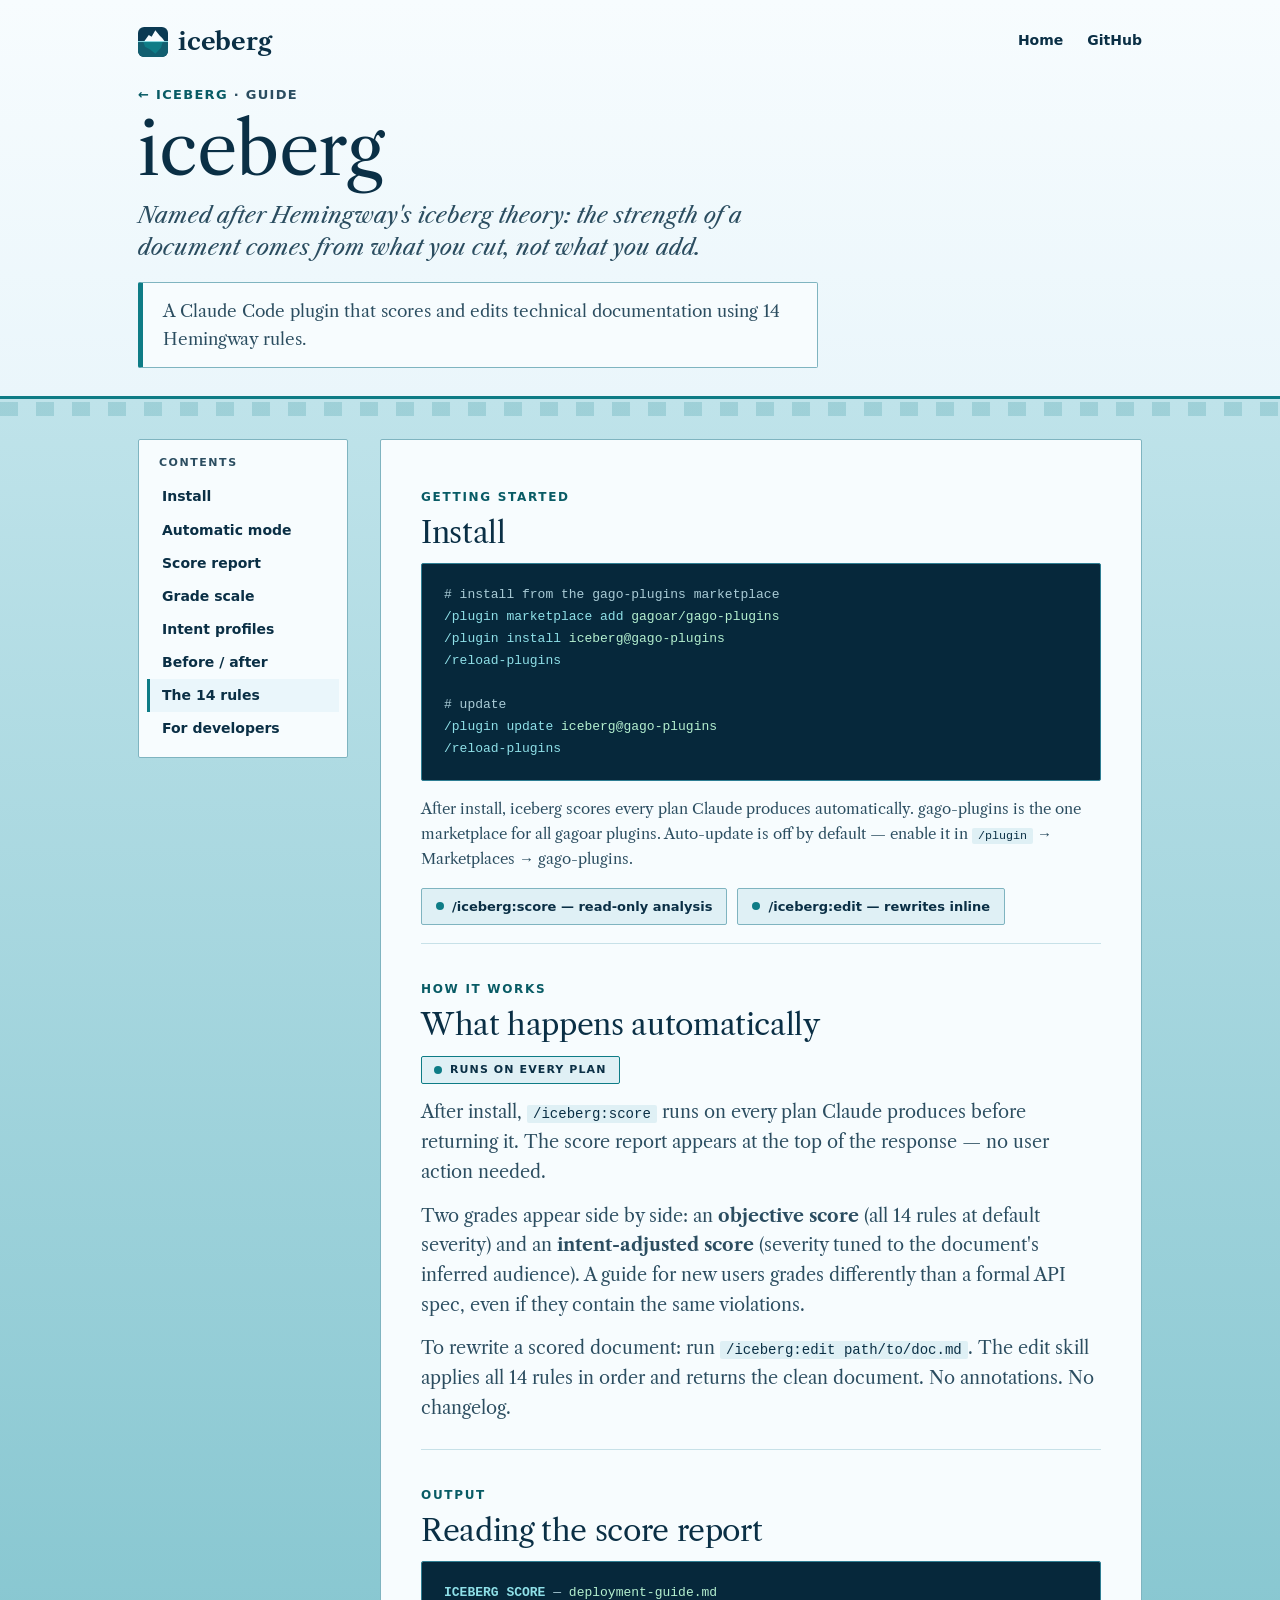
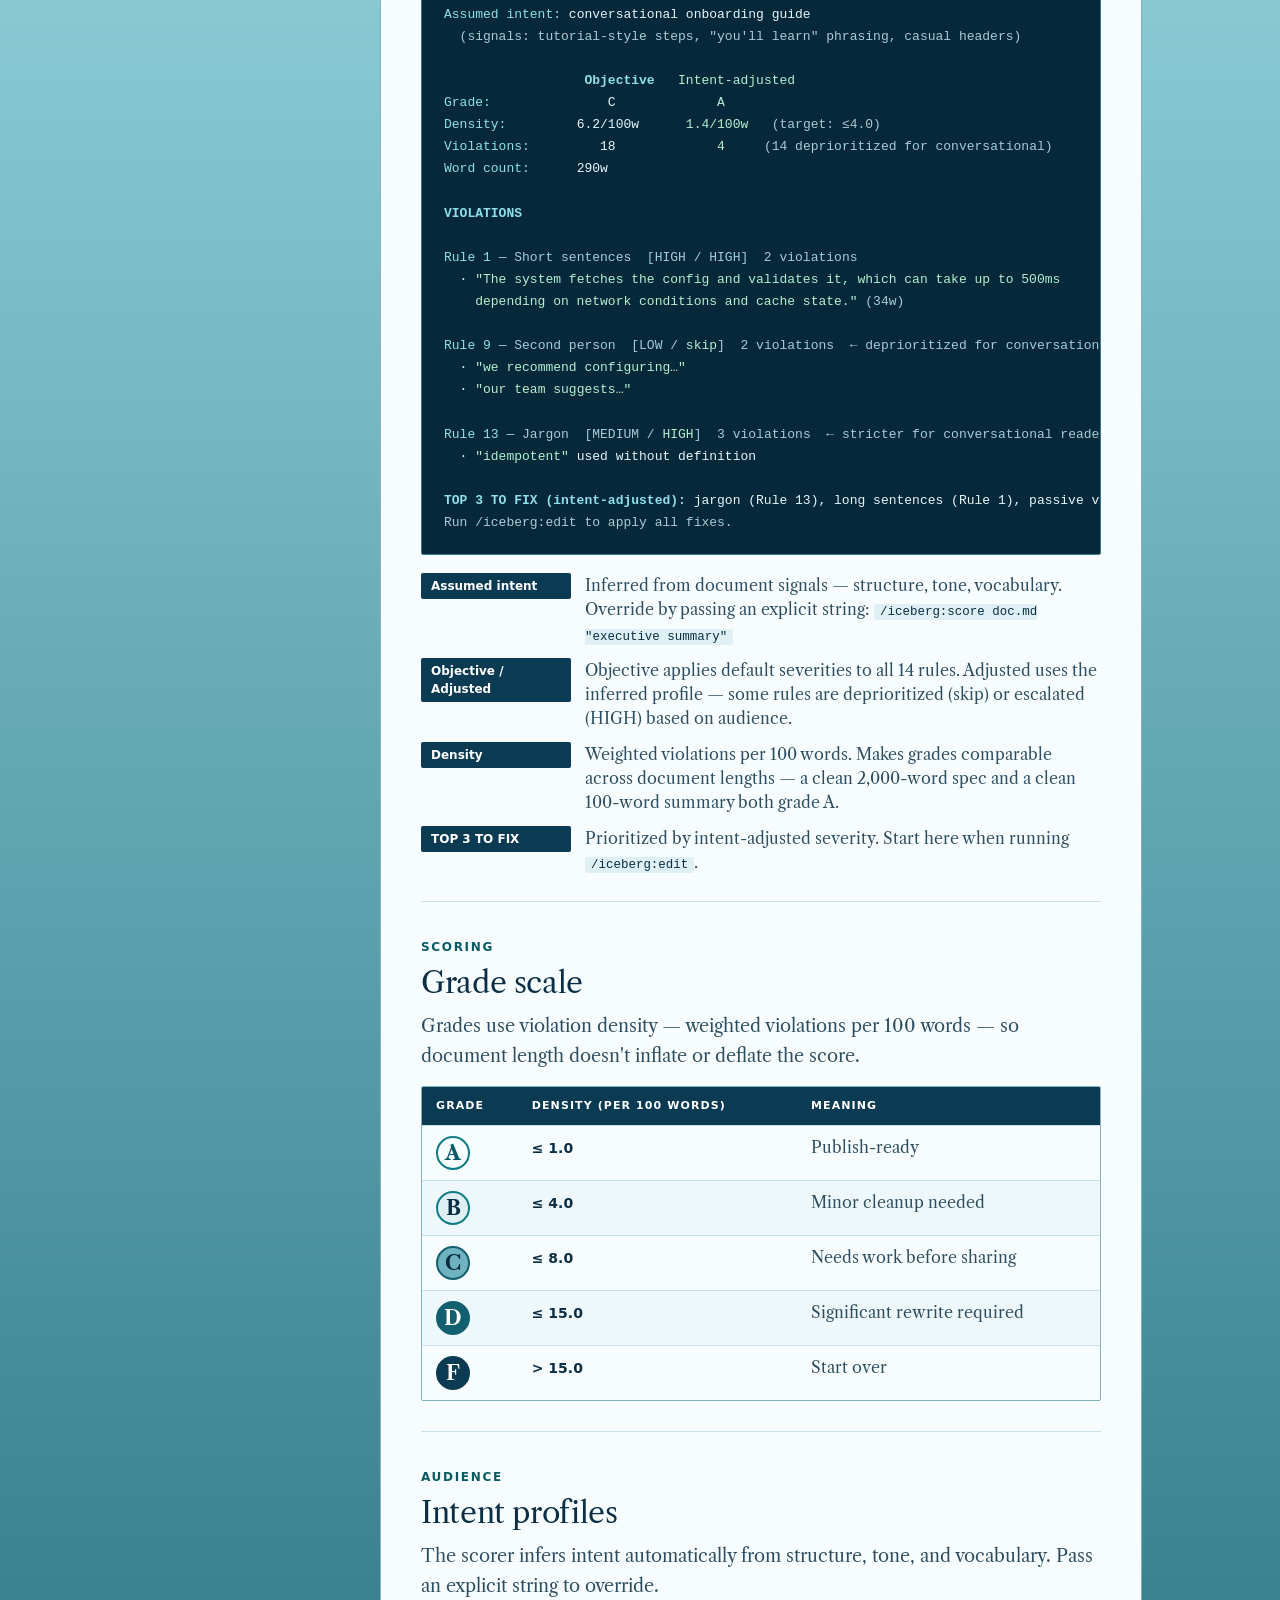
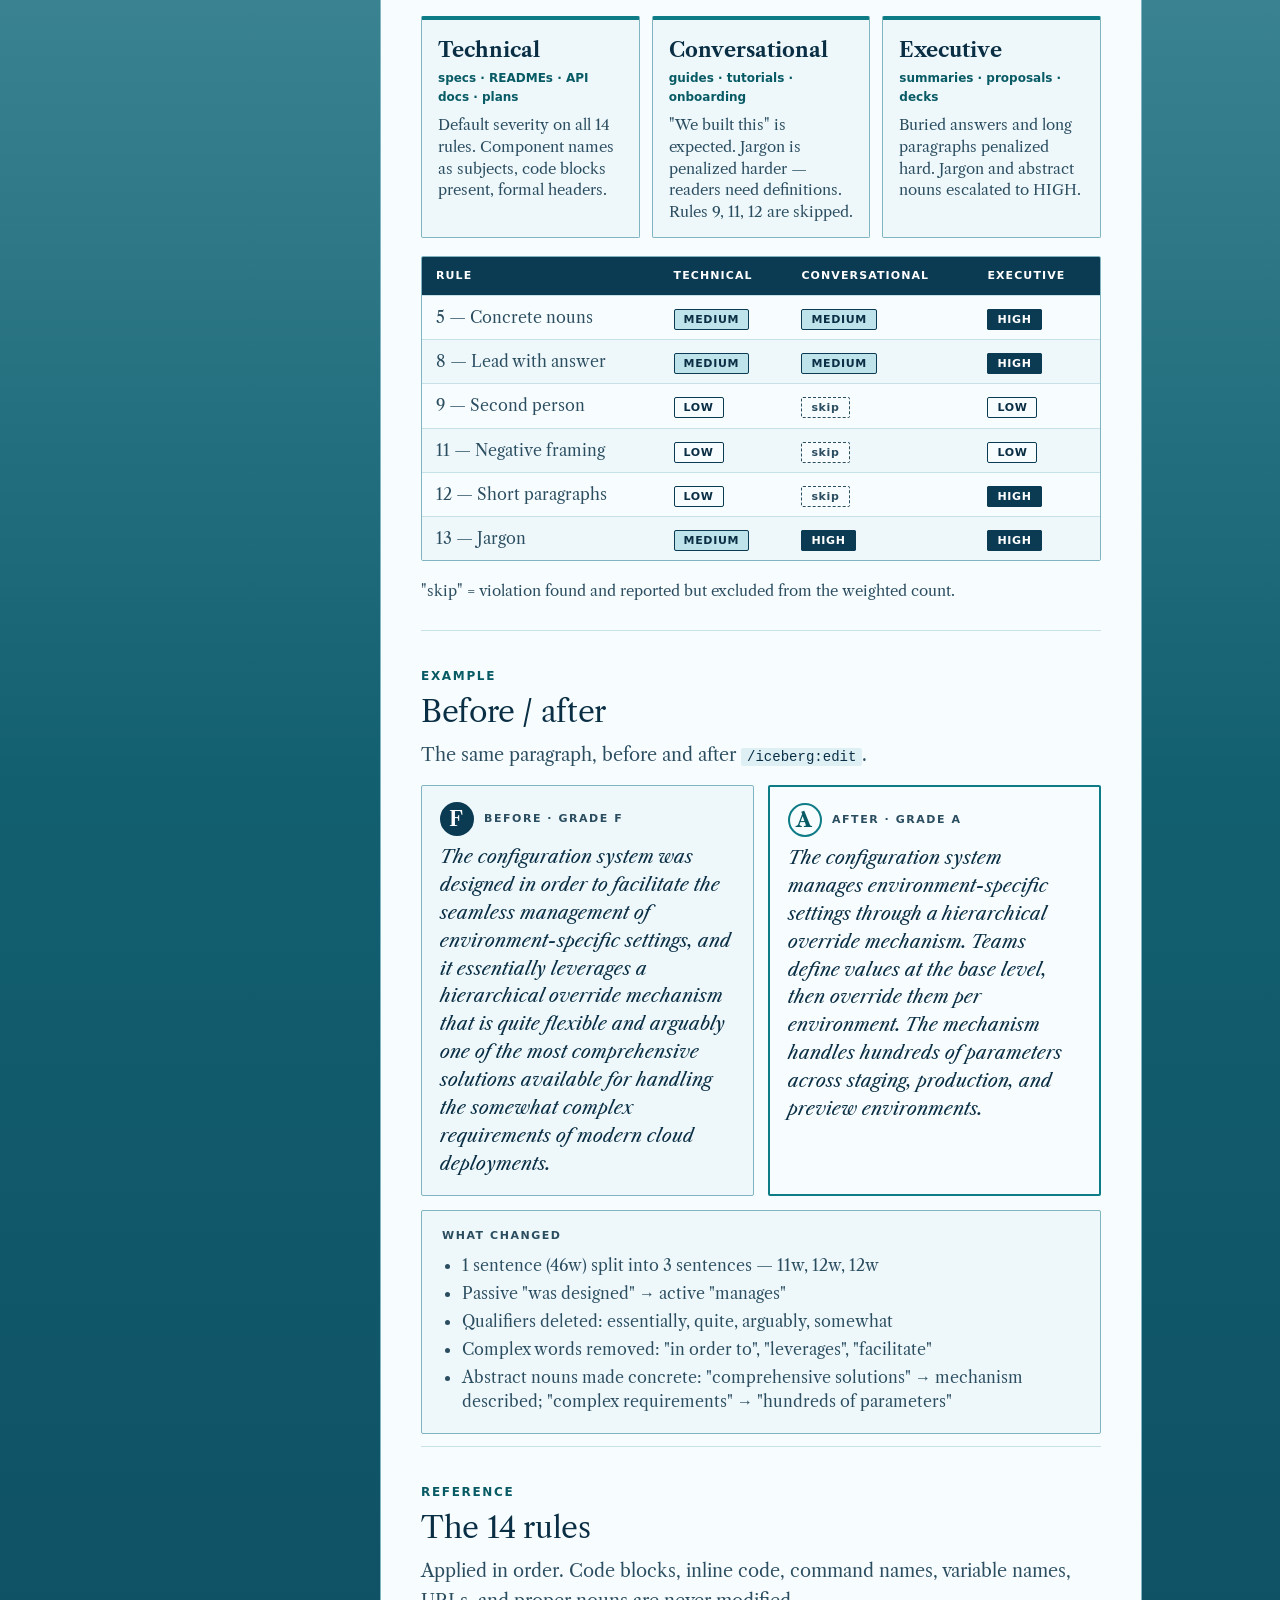
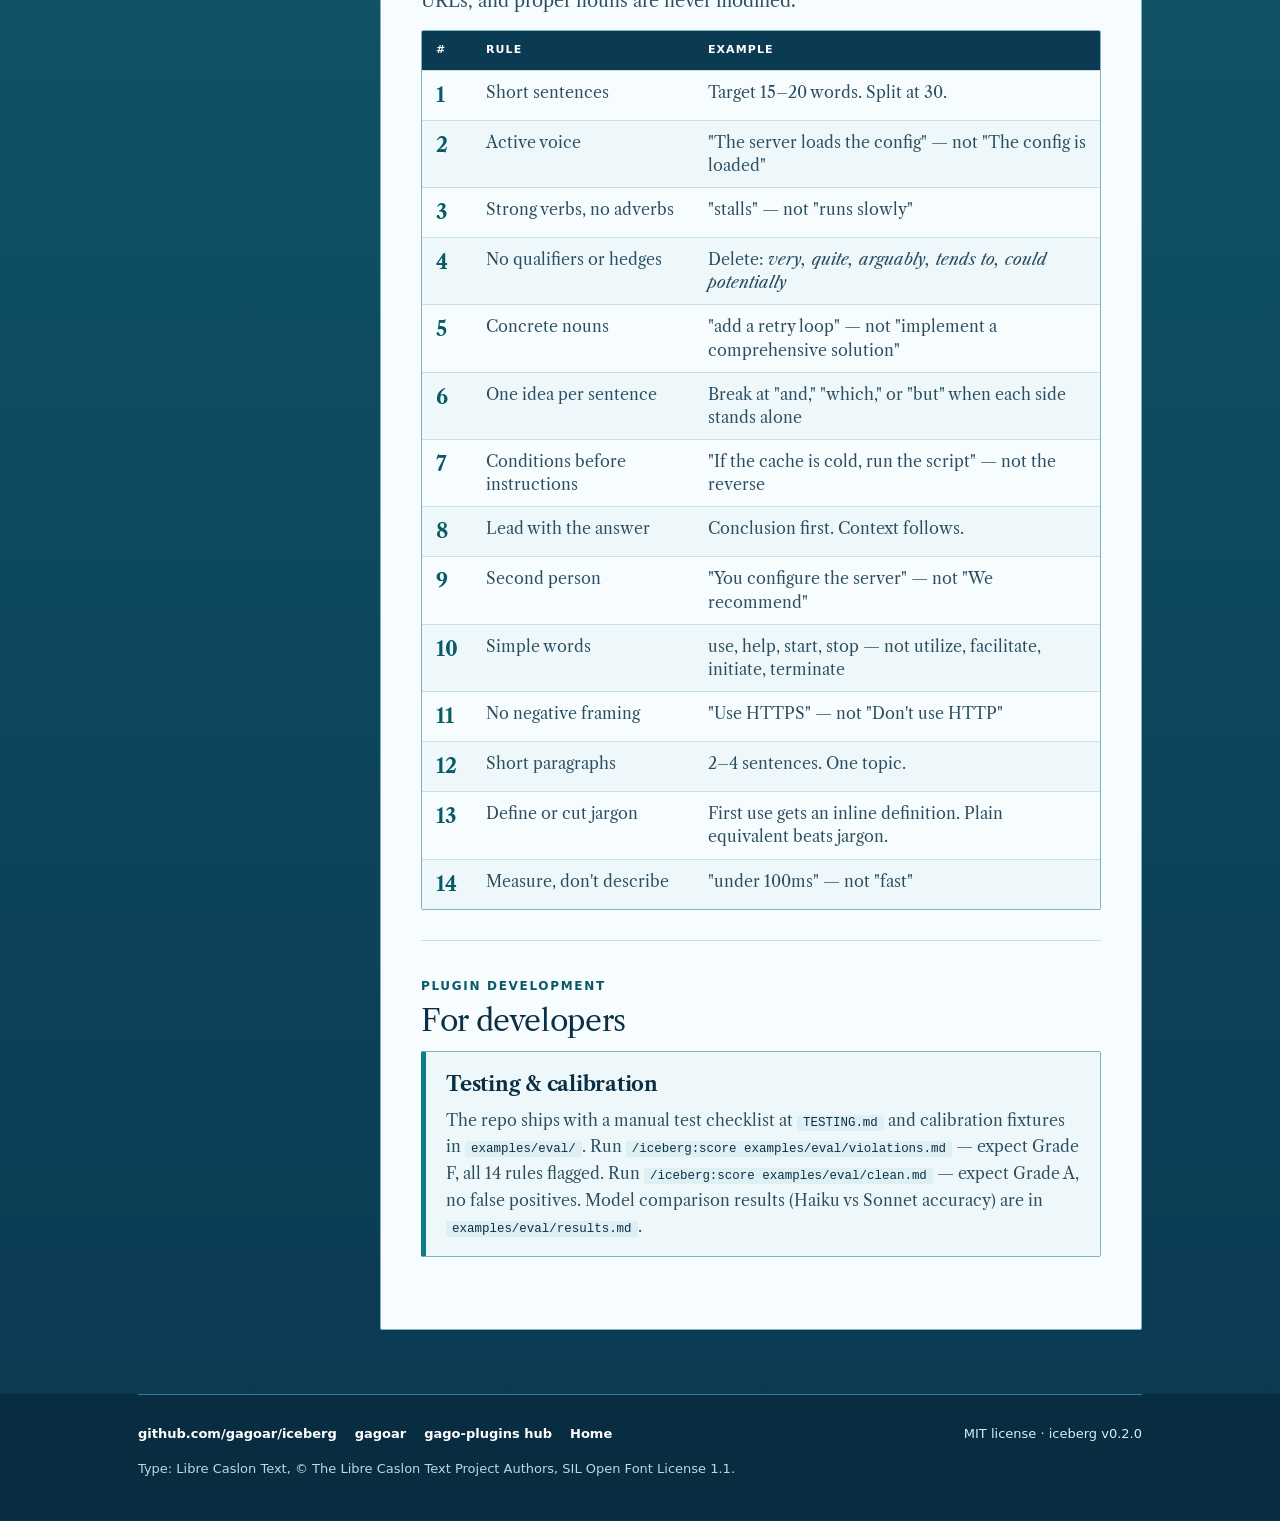
==== commit 04a160ee: "Make gago-plugins the only marketplace for iceberg Delete the marketplace file of the iceberg repo. " ====
--- a/docs/guide.html
+++ b/docs/guide.html
@@ -51,21 +51,16 @@
         <div class="ib-eyebrow">Getting started</div>
         <h2>Install</h2>
         <div class="ib-panel" style="margin-bottom:16px">
-          <pre><span class="d"># via gago-plugins marketplace (recommended)</span>
+          <pre><span class="d"># install from the gago-plugins marketplace</span>
 <span class="c">/plugin marketplace add</span> <span class="g">gagoar/gago-plugins</span>
 <span class="c">/plugin install</span> <span class="g">iceberg@gago-plugins</span>
 <span class="c">/reload-plugins</span>
 
-<span class="d"># standalone</span>
-<span class="c">/plugin marketplace add</span> <span class="g">gagoar/iceberg</span>
-<span class="c">/plugin install</span> <span class="g">iceberg@iceberg</span>
-<span class="c">/reload-plugins</span>
-
 <span class="d"># update</span>
 <span class="c">/plugin update</span> <span class="g">iceberg@gago-plugins</span>
 <span class="c">/reload-plugins</span></pre>
         </div>
-        <p class="ib-small">After install, iceberg scores every plan Claude produces automatically. Install via gago-plugins to get all gagoar plugins in one marketplace. Auto-update is off by default — enable it in <code>/plugin</code> → Marketplaces → iceberg.</p>
+        <p class="ib-small">After install, iceberg scores every plan Claude produces automatically. gago-plugins is the one marketplace for all gagoar plugins. Auto-update is off by default — enable it in <code>/plugin</code> → Marketplaces → gago-plugins.</p>
         <div class="ib-pills">
           <span class="ib-pill">/iceberg:score — read-only analysis</span>
           <span class="ib-pill">/iceberg:edit — rewrites inline</span>
